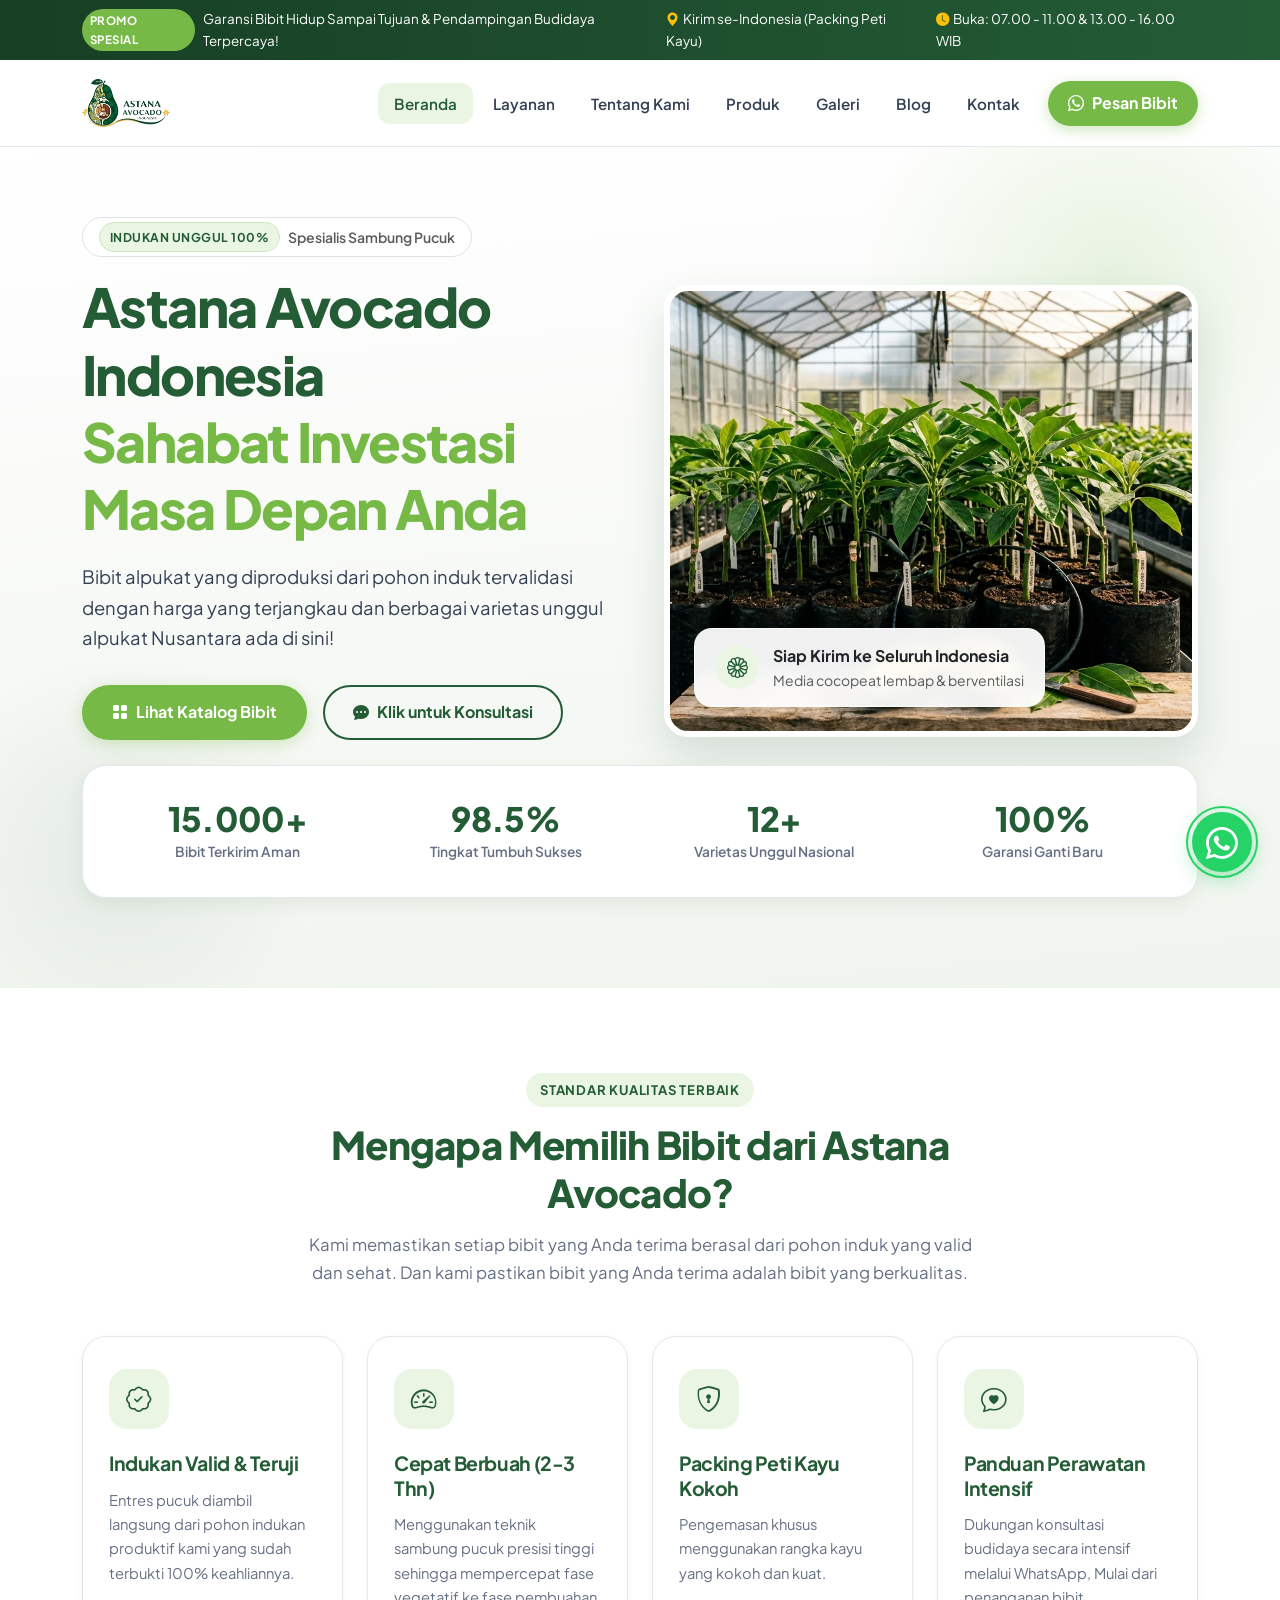
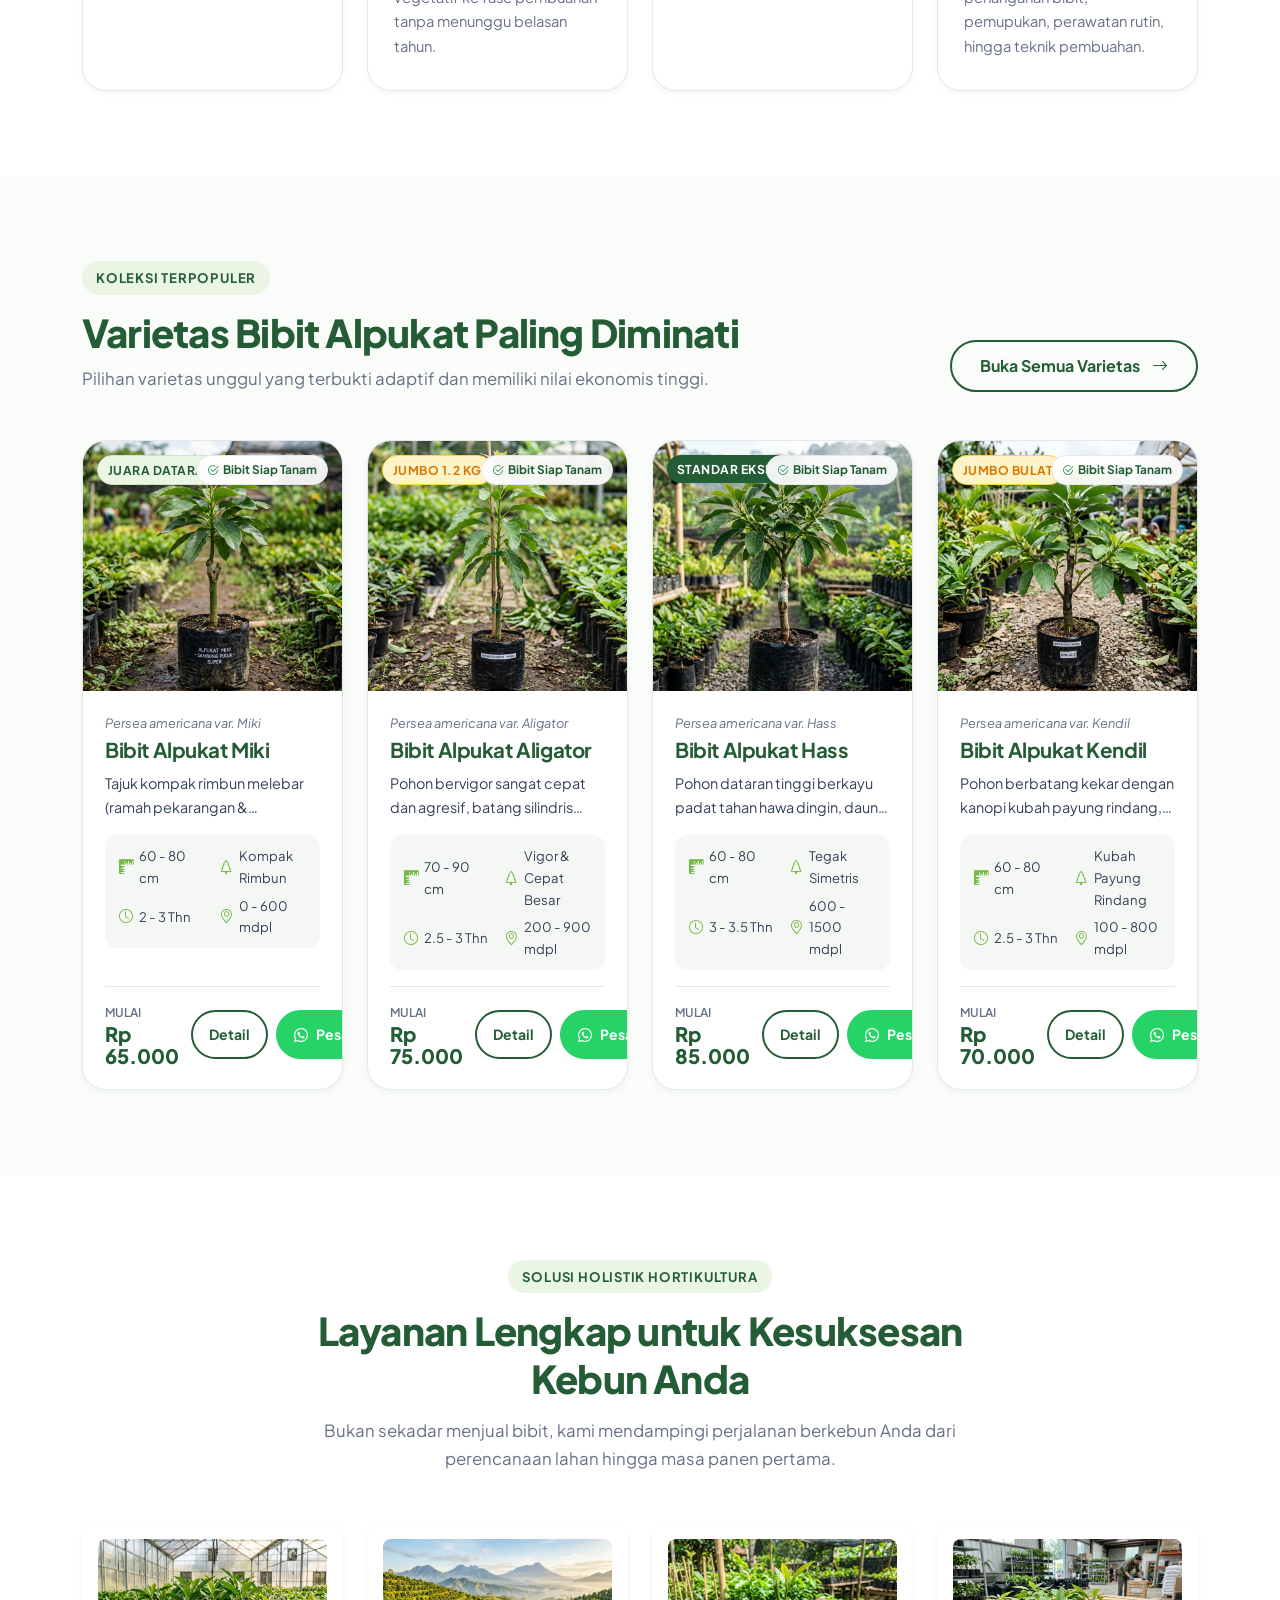
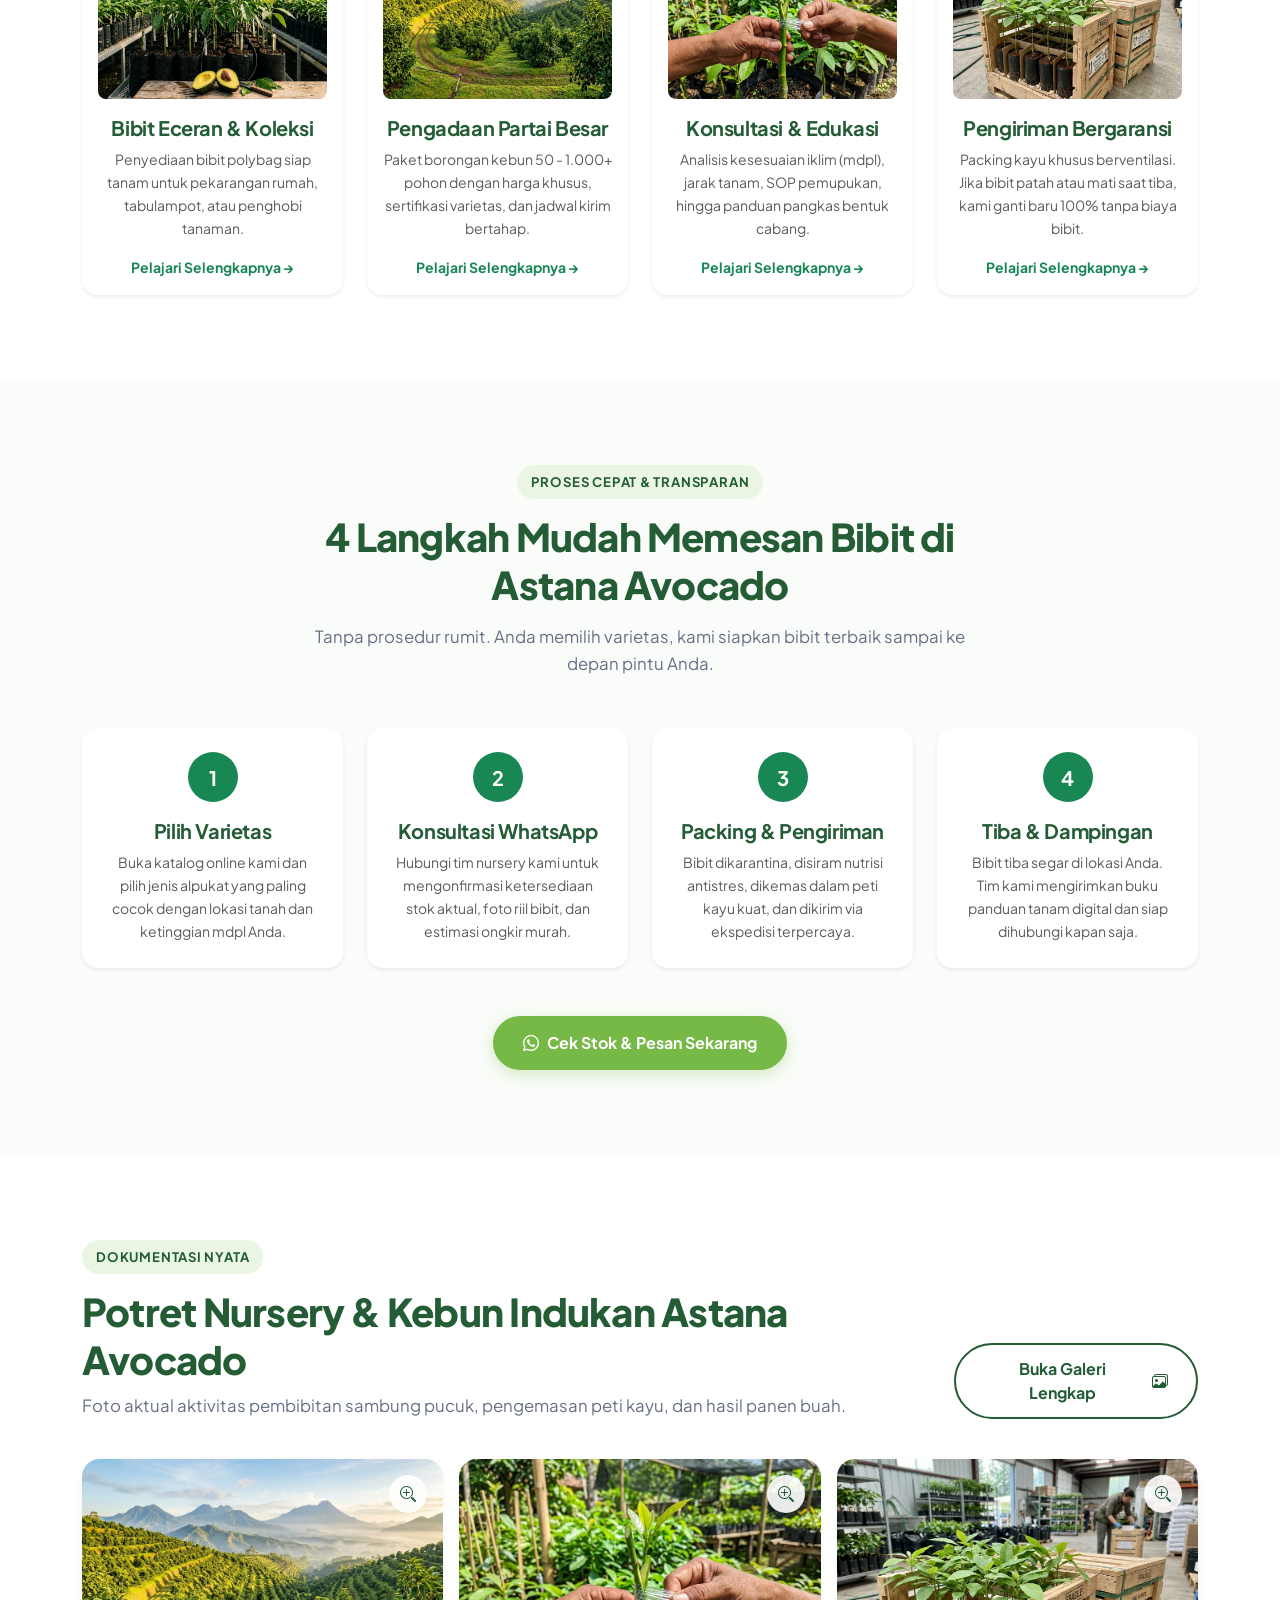
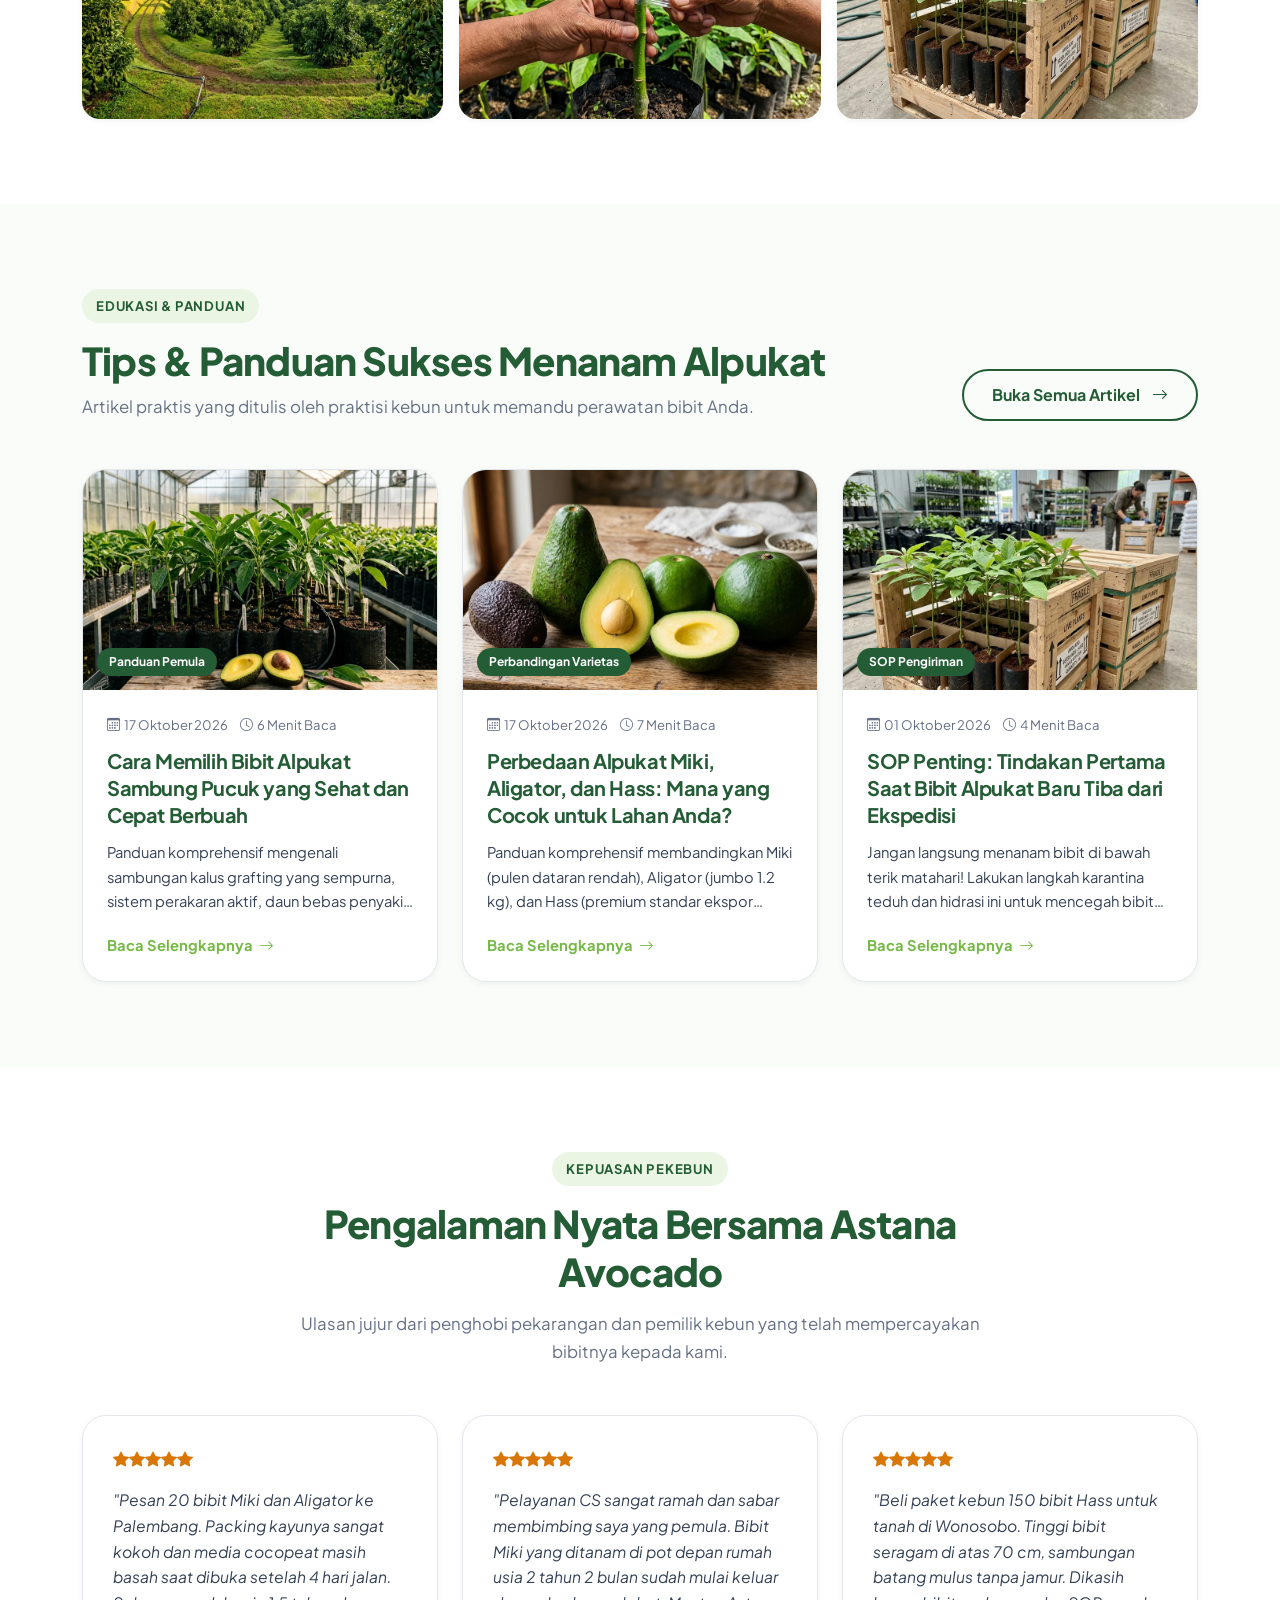
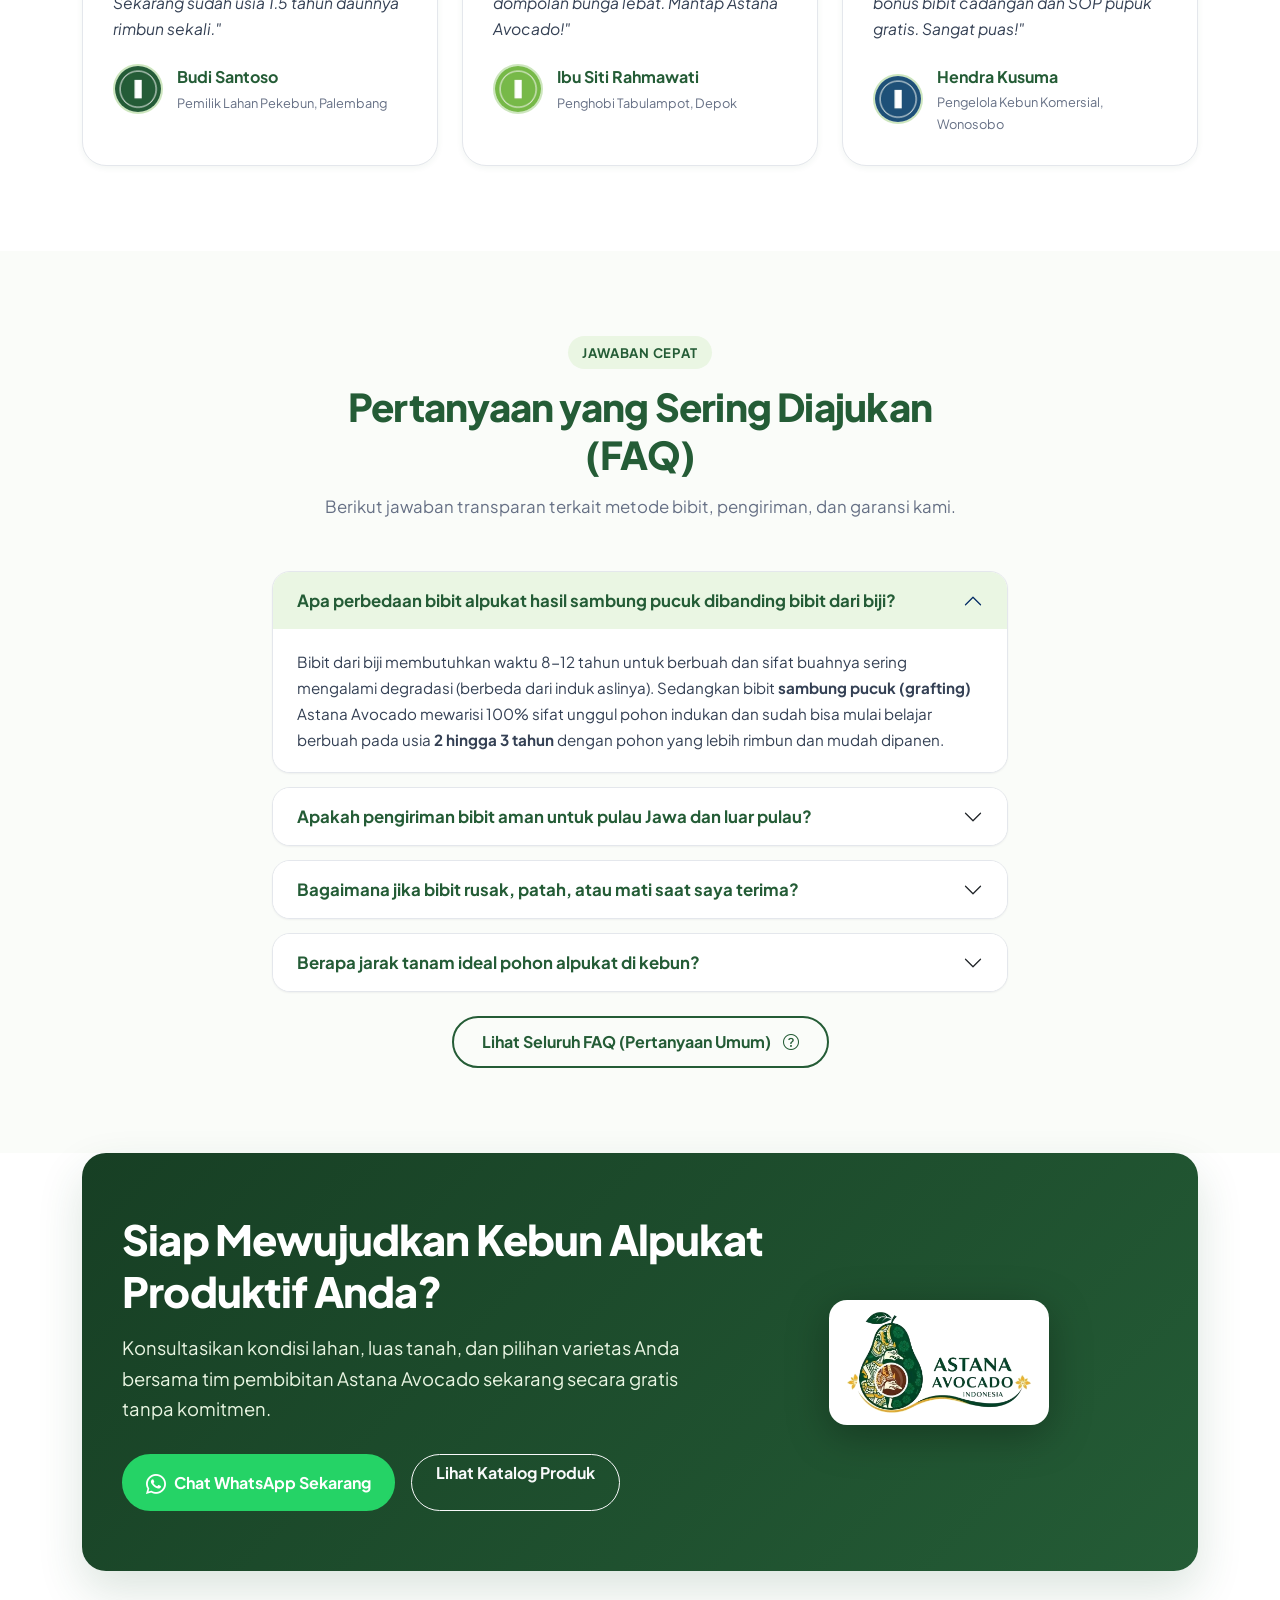
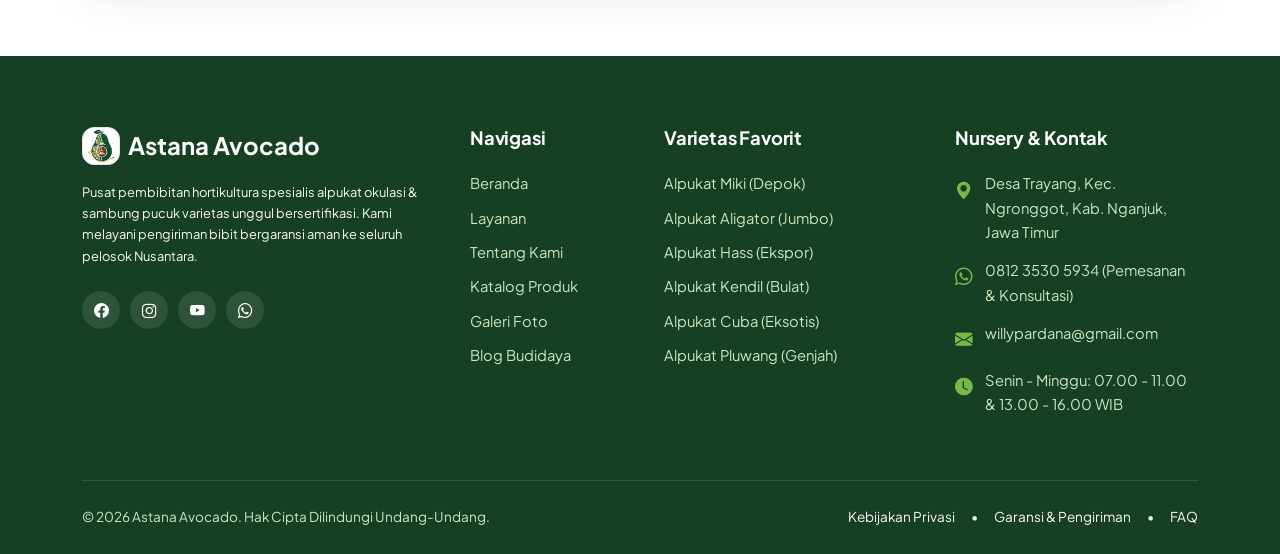
==== index.html @ daf0a937 "file tetst" ====
<!DOCTYPE html>
<html lang="id">

<head>
  <meta charset="UTF-8">
  <meta name="viewport" content="width=device-width, initial-scale=1.0">
  <title>Astana Avocado Indonesia | Sahabat Investasi Masa Depan Anda</title>
  <meta name="description"
    content="Bibit alpukat yang diproduksi dari pohon induk tervalidasi dengan harga yang terjangkau dan berbagai varietas unggul alpukat Nusantara ada di sini!">
  <meta name="keywords"
    content="bibit alpukat, jual bibit alpukat, bibit alpukat miki, bibit alpukat aligator, bibit alpukat hass, bibit alpukat kendil, pembibitan alpukat, sambung pucuk alpukat">
  <link rel="canonical" href="https://astanaalpukat.com/">

  <!-- Open Graph / Facebook -->
  <meta property="og:type" content="website">
  <meta property="og:url" content="https://astanaalpukat.com/">
  <meta property="og:title" content="Astana Avocado Indonesia | Sahabat Investasi Masa Depan Anda">
  <meta property="og:description"
    content="Bibit alpukat yang diproduksi dari pohon induk tervalidasi dengan harga yang terjangkau dan berbagai varietas unggul alpukat Nusantara ada di sini!">
  <meta property="og:image" content="assets/images/hero-alpukat.webp">

  <!-- Twitter Card -->
  <meta name="twitter:card" content="summary_large_image">
  <meta name="twitter:title" content="Astana Avocado Indonesia | Sahabat Investasi Masa Depan Anda">
  <meta name="twitter:description"
    content="Pusat pembibitan alpukat varietas Miki, Aligator, Hass, Kendil, dll. Garansi bibit hidup sampai tujuan.">
  <meta name="twitter:image" content="assets/images/hero-alpukat.webp">

  <!-- Favicon -->
  <link rel="icon" type="image/webp" href="assets/images/favicon.webp">

  <!-- Bootstrap 5 CSS Official CDN -->
  <link href="https://cdn.jsdelivr.net/npm/bootstrap@5.3.3/dist/css/bootstrap.min.css" rel="stylesheet"
    integrity="sha384-QWTKZyjpPEjISv5WaRU9OFeRpok6YctnYmDr5pNlyT2bRjXh0JMhjY6hW+ALEwIH" crossorigin="anonymous">
  <!-- Bootstrap Icons -->
  <link rel="stylesheet" href="https://cdn.jsdelivr.net/npm/bootstrap-icons@1.11.3/font/bootstrap-icons.min.css">
  <!-- Custom Design System -->
  <link rel="stylesheet" href="assets/css/style.css">

  <!-- Structured Data (JSON-LD) -->
  <script type="application/ld+json">
  {
    "@context": "https://schema.org",
    "@type": "LocalBusiness",
    "name": "Astana Avocado",
    "image": "https://astanaalpukat.com/assets/images/hero-alpukat.webp",
    "description": "Pusat penjualan bibit alpukat okulasi & sambung pucuk varietas unggulan nasional dengan garansi hidup sampai kebun pembeli.",
    "telephone": "+6281235305934",
    "email": "willypardana@gmail.com",
    "priceRange": "Rp 65.000 - Rp 95.000",
    "address": {
      "@type": "PostalAddress",
      "streetAddress": "Desa Trayang",
      "addressLocality": "Kec. Ngronggot",
      "addressRegion": "Kab. Nganjuk, Jawa Timur",
      "postalCode": "64495",
      "addressCountry": "ID"
    },
    "openingHoursSpecification": [
      {
        "@type": "OpeningHoursSpecification",
        "dayOfWeek": ["Monday", "Tuesday", "Wednesday", "Thursday", "Friday", "Saturday", "Sunday"],
        "opens": "07:00",
        "closes": "11:00"
      },
      {
        "@type": "OpeningHoursSpecification",
        "dayOfWeek": ["Monday", "Tuesday", "Wednesday", "Thursday", "Friday", "Saturday", "Sunday"],
        "opens": "13:00",
        "closes": "16:00"
      }
    ],
    "sameAs": [
      "https://facebook.com/astanaalpukat",
      "https://instagram.com/astanaalpukat"
    ]
  }
  </script>
</head>

<body>

  <!-- Top Announcement Bar -->
  <aside class="topbar" aria-label="Pengumuman promo">
    <div class="container">
      <div class="d-flex justify-content-between align-items-center">
        <div class="d-flex align-items-center gap-2">
          <span class="topbar-badge">Promo Spesial</span>
          <span>Garansi Bibit Hidup Sampai Tujuan &amp; Pendampingan Budidaya Terpercaya!</span>
        </div>
        <div class="d-none d-md-flex align-items-center gap-3">
          <span><i class="bi bi-geo-alt-fill me-1 text-warning"></i>Kirim se-Indonesia (Packing Peti Kayu)</span>
          <span><i class="bi bi-clock-fill me-1 text-warning"></i>Buka: 07.00 - 11.00 &amp; 13.00 - 16.00 WIB</span>
        </div>
      </div>
    </div>
  </aside>

  <!-- Main Navigation Header -->
  <header class="main-navbar" id="site-header">
    <div class="container">
      <nav class="navbar navbar-expand-lg p-0" aria-label="Menu navigasi utama">
        <a class="navbar-brand" href="index.html">
          <img src="assets/images/logo-baru-astanaavocado.webp" alt="Logo Astana Avocado Indonesia" class="navbar-brand-logo" height="48">
        </a>

        <button class="navbar-toggler border-0 shadow-none" type="button" data-bs-toggle="collapse"
          data-bs-target="#navbarAstana" aria-controls="navbarAstana" aria-expanded="false"
          aria-label="Toggle navigation">
          <span class="navbar-toggler-icon"></span>
        </button>

        <div class="collapse navbar-collapse" id="navbarAstana">
          <ul class="navbar-nav ms-auto align-items-lg-center gap-1">
            <li class="nav-item">
              <a class="nav-link active" href="index.html">Beranda</a>
            </li>
            <li class="nav-item">
              <a class="nav-link" href="layanan.html">Layanan</a>
            </li>
            <li class="nav-item">
              <a class="nav-link" href="tentang-kami.html">Tentang Kami</a>
            </li>
            <li class="nav-item">
              <a class="nav-link" href="produk.html">Produk</a>
            </li>
            <li class="nav-item">
              <a class="nav-link" href="galeri.html">Galeri</a>
            </li>
            <li class="nav-item">
              <a class="nav-link" href="blog.html">Blog</a>
            </li>
            <li class="nav-item">
              <a class="nav-link" href="kontak.html">Kontak</a>
            </li>
            <li class="nav-item ms-lg-2 mt-2 mt-lg-0">
              <a class="nav-cta-btn"
                href="https://wa.me/6281235305934?text=Halo%20Astana%20Avocado,%20saya%20ingin%20konsultasi%20pemilihan%20bibit%20alpukat."
                target="_blank" rel="noopener noreferrer">
                <i class="bi bi-whatsapp"></i>
                <span>Pesan Bibit</span>
              </a>
            </li>
          </ul>
        </div>
      </nav>
    </div>
  </header>

  <main id="main-content">
    <!-- Hero Section -->
    <section class="hero-section" aria-labelledby="hero-title">
      <div class="hero-shape-1" aria-hidden="true"></div>
      <div class="hero-shape-2" aria-hidden="true"></div>
      <div class="container position-relative">
        <div class="row align-items-center g-5">
          <div class="col-lg-6">
            <div class="d-inline-flex align-items-center gap-2 bg-white px-3 py-1 rounded-pill shadow-xs mb-3 border">
              <span class="badge-tag badge-green">Indukan Unggul 100%</span>
              <span class="small fw-semibold text-muted">Spesialis Sambung Pucuk</span>
            </div>
            <h1 class="hero-title" id="hero-title">
              Astana Avocado Indonesia <span class="text-highlight">Sahabat Investasi Masa Depan Anda</span>
            </h1>
            <p class="hero-subtitle">
              Bibit alpukat yang diproduksi dari pohon induk tervalidasi dengan harga yang terjangkau dan berbagai varietas unggul alpukat Nusantara ada di sini!
            </p>
            <div class="d-flex flex-wrap gap-3 mb-4">
              <a href="produk.html" class="btn-primary-custom">
                <i class="bi bi-grid-fill"></i>
                <span>Lihat Katalog Bibit</span>
              </a>
              <a href="konsultasi.html" class="btn-outline-custom" id="btn-hero-konsultasi">
                <i class="bi bi-chat-dots-fill"></i>
                <span>Klik untuk Konsultasi</span>
              </a>
            </div>

            <div class="d-flex align-items-center gap-3 pt-2 text-muted small">
              <div class="d-flex align-items-center gap-1">
                <i class="bi bi-shield-fill-check text-success fs-5"></i>
                <span>Garansi Tiba Hidup</span>
              </div>
              <div class="d-flex align-items-center gap-1">
                <i class="bi bi-box-seam-fill text-success fs-5"></i>
                <span>Packing Peti Kayu Kuat</span>
              </div>
              <div class="d-flex align-items-center gap-1">
                <i class="bi bi-patch-check-fill text-success fs-5"></i>
                <span>Indukan Valid &amp; Teruji</span>
              </div>
            </div>
          </div>

          <div class="col-lg-6">
            <div class="hero-img-card">
              <img src="assets/images/hero-alpukat.webp" alt="Bibit Alpukat Unggul di Nursery Astana Avocado"
                width="1440" height="810" fetchpriority="high">
              <div class="hero-floating-card">
                <div class="floating-icon">
                  <i class="bi bi-flower1"></i>
                </div>
                <div>
                  <div class="fw-bold text-dark">Siap Kirim ke Seluruh Indonesia</div>
                  <div class="small text-muted">Media cocopeat lembap &amp; berventilasi</div>
                </div>
              </div>
            </div>
          </div>
        </div>

        <!-- Hero Stats Row -->
        <div class="hero-stats-wrap">
          <div class="row g-4 justify-content-center">
            <div class="col-6 col-md-3">
              <div class="stat-item border-end-md">
                <div class="stat-number">15.000+</div>
                <div class="stat-label">Bibit Terkirim Aman</div>
              </div>
            </div>
            <div class="col-6 col-md-3">
              <div class="stat-item border-end-md">
                <div class="stat-number">98.5%</div>
                <div class="stat-label">Tingkat Tumbuh Sukses</div>
              </div>
            </div>
            <div class="col-6 col-md-3">
              <div class="stat-item border-end-md">
                <div class="stat-number">12+</div>
                <div class="stat-label">Varietas Unggul Nasional</div>
              </div>
            </div>
            <div class="col-6 col-md-3">
              <div class="stat-item">
                <div class="stat-number">100%</div>
                <div class="stat-label">Garansi Ganti Baru</div>
              </div>
            </div>
          </div>
        </div>
      </div>
    </section>

    <!-- Mengapa Memilih Astana Avocado (Value Propositions) -->
    <section class="section-padding bg-white" aria-labelledby="usp-title">
      <div class="container">
        <div class="section-title-wrap">
          <span class="section-subtitle-badge">Standar Kualitas Terbaik</span>
          <h2 class="section-title" id="usp-title">Mengapa Memilih Bibit dari Astana Avocado?</h2>
          <p class="section-desc">Kami memastikan setiap bibit yang Anda terima berasal dari pohon induk yang valid dan sehat. Dan kami pastikan bibit yang Anda terima adalah bibit yang berkualitas.</p>
        </div>

        <div class="row g-4">
          <div class="col-md-6 col-lg-3">
            <div class="feature-box">
              <div class="feature-icon-wrap">
                <i class="bi bi-patch-check"></i>
              </div>
              <h3 class="feature-title">Indukan Valid &amp; Teruji</h3>
              <p class="feature-desc">Entres pucuk diambil langsung dari pohon indukan produktif kami yang sudah terbukti 100% keahliannya.</p>
            </div>
          </div>

          <div class="col-md-6 col-lg-3">
            <div class="feature-box">
              <div class="feature-icon-wrap">
                <i class="bi bi-speedometer2"></i>
              </div>
              <h3 class="feature-title">Cepat Berbuah (2-3 Thn)</h3>
              <p class="feature-desc">Menggunakan teknik sambung pucuk presisi tinggi sehingga mempercepat fase
                vegetatif ke fase pembuahan tanpa menunggu belasan tahun.</p>
            </div>
          </div>

          <div class="col-md-6 col-lg-3">
            <div class="feature-box">
              <div class="feature-icon-wrap">
                <i class="bi bi-shield-lock"></i>
              </div>
              <h3 class="feature-title">Packing Peti Kayu Kokoh</h3>
              <p class="feature-desc">Pengemasan khusus menggunakan rangka kayu yang kokoh dan kuat.</p>
            </div>
          </div>

          <div class="col-md-6 col-lg-3">
            <div class="feature-box">
              <div class="feature-icon-wrap">
                <i class="bi bi-chat-heart"></i>
              </div>
              <h3 class="feature-title">Panduan Perawatan Intensif</h3>
              <p class="feature-desc">Dukungan konsultasi budidaya secara intensif melalui WhatsApp, Mulai dari penanganan bibit, pemupukan, perawatan rutin, hingga teknik pembuahan.</p>
            </div>
          </div>
        </div>
      </div>
    </section>

    <!-- Katalog Produk Unggulan Preview -->
    <section class="section-padding bg-soft" aria-labelledby="katalog-title">
      <div class="container">
        <div class="d-flex flex-column flex-md-row justify-content-between align-items-md-end mb-4">
          <div>
            <span class="section-subtitle-badge">Koleksi Terpopuler</span>
            <h2 class="section-title mb-2" id="katalog-title">Varietas Bibit Alpukat Paling Diminati</h2>
            <p class="section-desc mb-0">Pilihan varietas unggul yang terbukti adaptif dan memiliki nilai ekonomis
              tinggi.</p>
          </div>
          <div class="mt-3 mt-md-0">
            <a href="produk.html" class="btn btn-outline-custom">
              <span>Buka Semua Varietas</span>
              <i class="bi bi-arrow-right ms-1"></i>
            </a>
          </div>
        </div>

        <!-- 4 Featured Products Cards -->
        <div class="row g-4 mt-2">
          <!-- Alpukat Miki -->
          <div class="col-lg-3 col-md-6">
            <div class="product-card">
              <div class="product-img-wrap">
                <span class="badge-tag badge-green product-badge-pos">Juara Dataran Rendah</span>
                <span class="product-stock-badge"><i class="bi bi-check2-circle text-success me-1"></i>Bibit Siap Tanam</span>
                <img src="assets/images/alpukat-miki.webp" alt="Bibit Alpukat Miki Sambung Pucuk dalam Polybag" loading="lazy" width="800"
                  height="800">
              </div>
              <div class="product-body">
                <div class="product-latin-name">Persea americana var. Miki</div>
                <h3 class="product-name">Bibit Alpukat Miki</h3>
                <p class="product-desc">Tajuk kompak rimbun melebar (ramah pekarangan &amp; tabulampot), daun tebal kaku mengandung enzim anti ulat, sangat genjah dan berbuah non-musiman di dataran rendah.</p>
                <div class="product-specs-list">
                  <div class="spec-item" title="Tinggi Bibit"><i class="bi bi-rulers"></i> 60 - 80 cm</div>
                  <div class="spec-item" title="Karakter Tajuk"><i class="bi bi-tree"></i> Kompak Rimbun</div>
                  <div class="spec-item" title="Masa Berbuah Sambung Pucuk"><i class="bi bi-clock"></i> 2 - 3 Thn</div>
                  <div class="spec-item" title="Rekomendasi Lahan"><i class="bi bi-geo-alt"></i> 0 - 600 mdpl</div>
                </div>
                <div class="product-footer">
                  <div>
                    <span class="product-price-label">Mulai</span>
                    <div class="product-price">Rp 65.000</div>
                  </div>
                  <div class="d-flex gap-2">
                    <button class="btn btn-sm btn-outline-custom px-3"
                      onclick="openProductModal('miki')">Detail</button>
                    <a href="https://wa.me/6281235305934?text=Halo%20Astana%20Avocado,%20saya%20ingin%20pesan%20Bibit%20Alpukat%20Miki."
                      target="_blank" rel="noopener noreferrer" class="btn btn-sm btn-whatsapp px-3"><i
                        class="bi bi-whatsapp"></i> Pesan</a>
                  </div>
                </div>
              </div>
            </div>
          </div>

          <!-- Alpukat Aligator -->
          <div class="col-lg-3 col-md-6">
            <div class="product-card">
              <div class="product-img-wrap">
                <span class="badge-tag badge-gold product-badge-pos">Jumbo 1.2 Kg</span>
                <span class="product-stock-badge"><i class="bi bi-check2-circle text-success me-1"></i>Bibit Siap Tanam</span>
                <img src="assets/images/alpukat-aligator.webp" alt="Bibit Alpukat Aligator Sambung Pucuk Berajir Bambu" loading="lazy" width="800"
                  height="800">
              </div>
              <div class="product-body">
                <div class="product-latin-name">Persea americana var. Aligator</div>
                <h3 class="product-name">Bibit Alpukat Aligator</h3>
                <p class="product-desc">Pohon bervigor sangat cepat dan agresif, batang silindris kokoh dengan cabang lateral kuat dan tangkai liat penopang buah bobot 1.2 kg anti gugur terpaan angin.</p>
                <div class="product-specs-list">
                  <div class="spec-item" title="Tinggi Bibit"><i class="bi bi-rulers"></i> 70 - 90 cm</div>
                  <div class="spec-item" title="Karakter Tajuk"><i class="bi bi-tree"></i> Vigor &amp; Cepat Besar</div>
                  <div class="spec-item" title="Masa Berbuah Sambung Pucuk"><i class="bi bi-clock"></i> 2.5 - 3 Thn</div>
                  <div class="spec-item" title="Rekomendasi Lahan"><i class="bi bi-geo-alt"></i> 200 - 900 mdpl</div>
                </div>
                <div class="product-footer">
                  <div>
                    <span class="product-price-label">Mulai</span>
                    <div class="product-price">Rp 75.000</div>
                  </div>
                  <div class="d-flex gap-2">
                    <button class="btn btn-sm btn-outline-custom px-3"
                      onclick="openProductModal('aligator')">Detail</button>
                    <a href="https://wa.me/6281235305934?text=Halo%20Astana%20Avocado,%20saya%20ingin%20pesan%20Bibit%20Alpukat%20Aligator."
                      target="_blank" rel="noopener noreferrer" class="btn btn-sm btn-whatsapp px-3"><i
                        class="bi bi-whatsapp"></i> Pesan</a>
                  </div>
                </div>
              </div>
            </div>
          </div>

          <!-- Alpukat Hass -->
          <div class="col-lg-3 col-md-6">
            <div class="product-card">
              <div class="product-img-wrap">
                <span class="badge-tag badge-forest product-badge-pos">Standar Ekspor</span>
                <span class="product-stock-badge"><i class="bi bi-check2-circle text-success me-1"></i>Bibit Siap Tanam</span>
                <img src="assets/images/alpukat-hass.webp" alt="Bibit Alpukat Hass Sambung Pucuk dalam Polybag" loading="lazy" width="800"
                  height="800">
              </div>
              <div class="product-body">
                <div class="product-latin-name">Persea americana var. Hass</div>
                <h3 class="product-name">Bibit Alpukat Hass</h3>
                <p class="product-desc">Pohon dataran tinggi berkayu padat tahan hawa dingin, daun aromatik wangi adas/anis saat diremas, tajuk tegak membulat simetris dan bunga mekar melimpah di pucuk.</p>
                <div class="product-specs-list">
                  <div class="spec-item" title="Tinggi Bibit"><i class="bi bi-rulers"></i> 60 - 80 cm</div>
                  <div class="spec-item" title="Karakter Tajuk"><i class="bi bi-tree"></i> Tegak Simetris</div>
                  <div class="spec-item" title="Masa Berbuah Sambung Pucuk"><i class="bi bi-clock"></i> 3 - 3.5 Thn</div>
                  <div class="spec-item" title="Rekomendasi Lahan"><i class="bi bi-geo-alt"></i> 600 - 1500 mdpl</div>
                </div>
                <div class="product-footer">
                  <div>
                    <span class="product-price-label">Mulai</span>
                    <div class="product-price">Rp 85.000</div>
                  </div>
                  <div class="d-flex gap-2">
                    <button class="btn btn-sm btn-outline-custom px-3"
                      onclick="openProductModal('hass')">Detail</button>
                    <a href="https://wa.me/6281235305934?text=Halo%20Astana%20Avocado,%20saya%20ingin%20pesan%20Bibit%20Alpukat%20Hass."
                      target="_blank" rel="noopener noreferrer" class="btn btn-sm btn-whatsapp px-3"><i
                        class="bi bi-whatsapp"></i> Pesan</a>
                  </div>
                </div>

              </div>
            </div>
          </div>

          <!-- Alpukat Kendil -->
          <div class="col-lg-3 col-md-6">
            <div class="product-card">
              <div class="product-img-wrap">
                <span class="badge-tag badge-gold product-badge-pos">Jumbo Bulat</span>
                <span class="product-stock-badge"><i class="bi bi-check2-circle text-success me-1"></i>Bibit Siap Tanam</span>
                <img src="assets/images/alpukat-kendil.webp" alt="Bibit Alpukat Kendil Sambung Pucuk Polybag" loading="lazy" width="800"
                  height="800">
              </div>
              <div class="product-body">
                <div class="product-latin-name">Persea americana var. Kendil</div>
                <h3 class="product-name">Bibit Alpukat Kendil</h3>
                <p class="product-desc">Pohon berbatang kekar dengan kanopi kubah payung rindang, perakaran dalam tahan kemarau moderat, cabang horizontal kuat menahan buah bulat montok hingga 1.8 kg.</p>
                <div class="product-specs-list">
                  <div class="spec-item" title="Tinggi Bibit"><i class="bi bi-rulers"></i> 60 - 80 cm</div>
                  <div class="spec-item" title="Karakter Tajuk"><i class="bi bi-tree"></i> Kubah Payung Rindang</div>
                  <div class="spec-item" title="Masa Berbuah Sambung Pucuk"><i class="bi bi-clock"></i> 2.5 - 3 Thn</div>
                  <div class="spec-item" title="Rekomendasi Lahan"><i class="bi bi-geo-alt"></i> 100 - 800 mdpl</div>
                </div>
                <div class="product-footer">
                  <div>
                    <span class="product-price-label">Mulai</span>
                    <div class="product-price">Rp 70.000</div>
                  </div>
                  <div class="d-flex gap-2">
                    <button class="btn btn-sm btn-outline-custom px-3"
                      onclick="openProductModal('kendil')">Detail</button>
                    <a href="https://wa.me/6281235305934?text=Halo%20Astana%20Avocado,%20saya%20ingin%20pesan%20Bibit%20Alpukat%20Kendil."
                      target="_blank" rel="noopener noreferrer" class="btn btn-sm btn-whatsapp px-3"><i
                        class="bi bi-whatsapp"></i> Pesan</a>
                  </div>
                </div>
              </div>
            </div>
          </div>
        </div>
      </div>
    </section>

    <!-- Layanan Kami Preview -->
    <section class="section-padding bg-white" aria-labelledby="services-title">
      <div class="container">
        <div class="section-title-wrap">
          <span class="section-subtitle-badge">Solusi Holistik Hortikultura</span>
          <h2 class="section-title" id="services-title">Layanan Lengkap untuk Kesuksesan Kebun Anda</h2>
          <p class="section-desc">Bukan sekadar menjual bibit, kami mendampingi perjalanan berkebun Anda dari
            perencanaan lahan hingga masa panen pertama.</p>
        </div>

        <div class="row g-4">
          <div class="col-md-6 col-lg-3">
            <div class="card h-100 border-0 shadow-sm rounded-4 overflow-hidden p-3 bg-soft text-center">
              <div class="rounded-3 overflow-hidden mb-3" style="height: 160px;">
                <img src="assets/images/layanan-bibit-eceran.webp" alt="Layanan Penyediaan Bibit Alpukat"
                  class="w-100 h-100 object-fit-cover" loading="lazy">
              </div>
              <h4 class="fw-bold fs-5 text-forest">Bibit Eceran &amp; Koleksi</h4>
              <p class="small text-muted mb-3">Penyediaan bibit polybag siap tanam untuk pekarangan rumah, tabulampot,
                atau penghobi tanaman.</p>
              <a href="layanan.html" class="small fw-bold text-success text-decoration-none mt-auto">Pelajari
                Selengkapnya &rarr;</a>
            </div>
          </div>

          <div class="col-md-6 col-lg-3">
            <div class="card h-100 border-0 shadow-sm rounded-4 overflow-hidden p-3 bg-soft text-center">
              <div class="rounded-3 overflow-hidden mb-3" style="height: 160px;">
                <img src="assets/images/layanan-partai-besar.webp" alt="Layanan Proyek Kebun Skala Besar"
                  class="w-100 h-100 object-fit-cover" loading="lazy">
              </div>
              <h4 class="fw-bold fs-5 text-forest">Pengadaan Partai Besar</h4>
              <p class="small text-muted mb-3">Paket borongan kebun 50 - 1.000+ pohon dengan harga khusus, sertifikasi
                varietas, dan jadwal kirim bertahap.</p>
              <a href="layanan.html" class="small fw-bold text-success text-decoration-none mt-auto">Pelajari
                Selengkapnya &rarr;</a>
            </div>
          </div>

          <div class="col-md-6 col-lg-3">
            <div class="card h-100 border-0 shadow-sm rounded-4 overflow-hidden p-3 bg-soft text-center">
              <div class="rounded-3 overflow-hidden mb-3" style="height: 160px;">
                <img src="assets/images/layanan-pendampingan.webp" alt="Layanan Pendampingan Budidaya"
                  class="w-100 h-100 object-fit-cover" loading="lazy">
              </div>
              <h4 class="fw-bold fs-5 text-forest">Konsultasi &amp; Edukasi</h4>
              <p class="small text-muted mb-3">Analisis kesesuaian iklim (mdpl), jarak tanam, SOP pemupukan, hingga
                panduan pangkas bentuk cabang.</p>
              <a href="layanan.html" class="small fw-bold text-success text-decoration-none mt-auto">Pelajari
                Selengkapnya &rarr;</a>
            </div>
          </div>

          <div class="col-md-6 col-lg-3">
            <div class="card h-100 border-0 shadow-sm rounded-4 overflow-hidden p-3 bg-soft text-center">
              <div class="rounded-3 overflow-hidden mb-3" style="height: 160px;">
                <img src="assets/images/layanan-garansi-packing.webp" alt="Layanan Pengiriman Bergaransi"
                  class="w-100 h-100 object-fit-cover" loading="lazy">
              </div>
              <h4 class="fw-bold fs-5 text-forest">Pengiriman Bergaransi</h4>
              <p class="small text-muted mb-3">Packing kayu khusus berventilasi. Jika bibit patah atau mati saat tiba,
                kami ganti baru 100% tanpa biaya bibit.</p>
              <a href="layanan.html" class="small fw-bold text-success text-decoration-none mt-auto">Pelajari
                Selengkapnya &rarr;</a>
            </div>
          </div>
        </div>
      </div>
    </section>

    <!-- Alur Pemesanan Mudah (Sesuai PRD Bagian 6.1 & 13) -->
    <section class="section-padding bg-soft" aria-labelledby="flow-title">
      <div class="container">
        <div class="section-title-wrap">
          <span class="section-subtitle-badge">Proses Cepat &amp; Transparan</span>
          <h2 class="section-title" id="flow-title">4 Langkah Mudah Memesan Bibit di Astana Avocado</h2>
          <p class="section-desc">Tanpa prosedur rumit. Anda memilih varietas, kami siapkan bibit terbaik sampai ke
            depan pintu Anda.</p>
        </div>

        <div class="row g-4">
          <div class="col-md-6 col-lg-3">
            <div class="card border-0 rounded-4 p-4 text-center h-100 bg-white shadow-sm position-relative">
              <div
                class="bg-success text-white rounded-circle d-inline-flex align-items-center justify-content-center mx-auto mb-3 fw-bold"
                style="width: 50px; height: 50px; font-size: 1.25rem;">1</div>
              <h4 class="fw-bold fs-5 text-forest">Pilih Varietas</h4>
              <p class="small text-muted mb-0">Buka katalog online kami dan pilih jenis alpukat yang paling cocok dengan
                lokasi tanah dan ketinggian mdpl Anda.</p>
            </div>
          </div>

          <div class="col-md-6 col-lg-3">
            <div class="card border-0 rounded-4 p-4 text-center h-100 bg-white shadow-sm position-relative">
              <div
                class="bg-success text-white rounded-circle d-inline-flex align-items-center justify-content-center mx-auto mb-3 fw-bold"
                style="width: 50px; height: 50px; font-size: 1.25rem;">2</div>
              <h4 class="fw-bold fs-5 text-forest">Konsultasi WhatsApp</h4>
              <p class="small text-muted mb-0">Hubungi tim nursery kami untuk mengonfirmasi ketersediaan stok aktual,
                foto riil bibit, dan estimasi ongkir murah.</p>
            </div>
          </div>

          <div class="col-md-6 col-lg-3">
            <div class="card border-0 rounded-4 p-4 text-center h-100 bg-white shadow-sm position-relative">
              <div
                class="bg-success text-white rounded-circle d-inline-flex align-items-center justify-content-center mx-auto mb-3 fw-bold"
                style="width: 50px; height: 50px; font-size: 1.25rem;">3</div>
              <h4 class="fw-bold fs-5 text-forest">Packing &amp; Pengiriman</h4>
              <p class="small text-muted mb-0">Bibit dikarantina, disiram nutrisi antistres, dikemas dalam peti kayu
                kuat, dan dikirim via ekspedisi terpercaya.</p>
            </div>
          </div>

          <div class="col-md-6 col-lg-3">
            <div class="card border-0 rounded-4 p-4 text-center h-100 bg-white shadow-sm position-relative">
              <div
                class="bg-success text-white rounded-circle d-inline-flex align-items-center justify-content-center mx-auto mb-3 fw-bold"
                style="width: 50px; height: 50px; font-size: 1.25rem;">4</div>
              <h4 class="fw-bold fs-5 text-forest">Tiba &amp; Dampingan</h4>
              <p class="small text-muted mb-0">Bibit tiba segar di lokasi Anda. Tim kami mengirimkan buku panduan tanam
                digital dan siap dihubungi kapan saja.</p>
            </div>
          </div>
        </div>

        <div class="text-center mt-5">
          <a href="https://wa.me/6281235305934?text=Halo%20Astana%20Avocado,%20saya%20ingin%20cek%20stok%20bibit%20hari%20ini."
            target="_blank" rel="noopener noreferrer" class="btn-primary-custom">
            <i class="bi bi-whatsapp"></i>
            <span>Cek Stok &amp; Pesan Sekarang</span>
          </a>
        </div>
      </div>
    </section>

    <!-- Galeri Cuplikan -->
    <section class="section-padding bg-white" aria-labelledby="galeri-home-title">
      <div class="container">
        <div class="d-flex flex-column flex-md-row justify-content-between align-items-md-end mb-4">
          <div>
            <span class="section-subtitle-badge">Dokumentasi Nyata</span>
            <h2 class="section-title mb-2" id="galeri-home-title">Potret Nursery &amp; Kebun Indukan Astana Avocado</h2>
            <p class="section-desc mb-0">Foto aktual aktivitas pembibitan sambung pucuk, pengemasan peti kayu, dan hasil
              panen buah.</p>
          </div>
          <div class="mt-3 mt-md-0">
            <a href="galeri.html" class="btn btn-outline-custom">
              <span>Buka Galeri Lengkap</span>
              <i class="bi bi-images ms-1"></i>
            </a>
          </div>
        </div>

        <div class="row g-3 mt-2">
          <div class="col-md-4 col-sm-6">
            <div class="gallery-item"
              onclick="openGalleryLightbox('assets/images/galeri-1.webp', 'Hamparan Kebun Indukan Astana Avocado', 'Pohon indukan terpelihara di lereng pegunungan sebagai sumber entres unggul bersertifikasi.')">
              <img src="assets/images/galeri-1.webp" alt="Hamparan Kebun Indukan Astana Avocado" loading="lazy"
                width="900" height="675">
              <div class="gallery-overlay">
                <span class="gallery-overlay-category">Kebun &amp; Indukan</span>
                <h4 class="gallery-overlay-title">Kebun Indukan Pegunungan</h4>
              </div>
              <div class="gallery-zoom-icon"><i class="bi bi-zoom-in"></i></div>
            </div>
          </div>

          <div class="col-md-4 col-sm-6">
            <div class="gallery-item"
              onclick="openGalleryLightbox('assets/images/galeri-3.webp', 'Proses Sambung Pucuk / Grafting Presisi', 'Tenaga ahli hortikultura menyambungkan entres pucuk unggul ke batang bawah yang kokoh.')">
              <img src="assets/images/galeri-3.webp" alt="Proses Sambung Pucuk Grafting Alpukat" loading="lazy"
                width="900" height="675">
              <div class="gallery-overlay">
                <span class="gallery-overlay-category">Teknik Okulasi</span>
                <h4 class="gallery-overlay-title">Sambung Pucuk Presisi</h4>
              </div>
              <div class="gallery-zoom-icon"><i class="bi bi-zoom-in"></i></div>
            </div>
          </div>

          <div class="col-md-4 col-sm-6">
            <div class="gallery-item"
              onclick="openGalleryLightbox('assets/images/galeri-4.webp', 'Pengemasan Peti Kayu Standar Ekspedisi', 'Bibit dikemas rapi dengan rangka kayu kokoh dan media cocopeat lembap.')">
              <img src="assets/images/galeri-4.webp" alt="Pengemasan Bibit Peti Kayu Astana Avocado" loading="lazy"
                width="900" height="675">
              <div class="gallery-overlay">
                <span class="gallery-overlay-category">Packing &amp; Kirim</span>
                <h4 class="gallery-overlay-title">Packing Peti Kayu Kokoh</h4>
              </div>
              <div class="gallery-zoom-icon"><i class="bi bi-zoom-in"></i></div>
            </div>
          </div>
        </div>
      </div>
    </section>

    <!-- Blog & Panduan Budidaya Cuplikan -->
    <section class="section-padding bg-soft" aria-labelledby="blog-home-title">
      <div class="container">
        <div class="d-flex flex-column flex-md-row justify-content-between align-items-md-end mb-4">
          <div>
            <span class="section-subtitle-badge">Edukasi &amp; Panduan</span>
            <h2 class="section-title mb-2" id="blog-home-title">Tips &amp; Panduan Sukses Menanam Alpukat</h2>
            <p class="section-desc mb-0">Artikel praktis yang ditulis oleh praktisi kebun untuk memandu perawatan bibit
              Anda.</p>
          </div>
          <div class="mt-3 mt-md-0">
            <a href="blog.html" class="btn btn-outline-custom">
              <span>Buka Semua Artikel</span>
              <i class="bi bi-arrow-right ms-1"></i>
            </a>
          </div>
        </div>

        <div class="row g-4 mt-2">
          <!-- Artikel 1 -->
          <div class="col-lg-4 col-md-6">
            <article class="blog-card">
              <div class="blog-img-wrap">
                <span class="blog-category-badge">Panduan Pemula</span>
                <img src="assets/images/blog-memilih-bibit.webp" alt="Panduan Memilih Bibit Alpukat Sehat"
                  loading="lazy" width="900" height="600">
              </div>
              <div class="blog-body">
                <div class="blog-meta">
                  <span><i class="bi bi-calendar3 me-1"></i>17 Oktober 2026</span>
                  <span><i class="bi bi-clock me-1"></i>6 Menit Baca</span>
                </div>
                <h3 class="blog-title">
                  <a href="cara-memilih-bibit-alpukat-sambung-pucuk-sehat-dan-cepat-berbuah.html">Cara Memilih Bibit Alpukat Sambung Pucuk yang Sehat dan Cepat
                    Berbuah</a>
                </h3>
                <p class="blog-excerpt">
                  Panduan komprehensif mengenali sambungan kalus grafting yang sempurna, sistem perakaran aktif, daun bebas penyakit, dan SOP perawatan awal pasca kirim.
                </p>
                <a href="cara-memilih-bibit-alpukat-sambung-pucuk-sehat-dan-cepat-berbuah.html" class="blog-read-more">
                  <span>Baca Selengkapnya</span>
                  <i class="bi bi-arrow-right"></i>
                </a>
              </div>
            </article>
          </div>

          <!-- Artikel 2 -->
          <div class="col-lg-4 col-md-6">
            <article class="blog-card">
              <div class="blog-img-wrap">
                <span class="blog-category-badge">Perbandingan Varietas</span>
                <img src="assets/images/blog-perbedaan-varietas.webp" alt="Perbedaan Alpukat Miki Aligator dan Hass"
                  loading="lazy" width="900" height="600">
              </div>
              <div class="blog-body">
                <div class="blog-meta">
                  <span><i class="bi bi-calendar3 me-1"></i>17 Oktober 2026</span>
                  <span><i class="bi bi-clock me-1"></i>7 Menit Baca</span>
                </div>
                <h3 class="blog-title">
                  <a href="perbedaan-alpukat-miki-aligator-dan-hass.html">Perbedaan Alpukat Miki, Aligator, dan Hass: Mana yang Cocok untuk Lahan
                    Anda?</a>
                </h3>
                <p class="blog-excerpt">
                  Panduan komprehensif membandingkan Miki (pulen dataran rendah), Aligator (jumbo 1.2 kg), dan Hass (premium standar ekspor dunia) sesuai elevasi mdpl lahan Anda.
                </p>
                <a href="perbedaan-alpukat-miki-aligator-dan-hass.html" class="blog-read-more">
                  <span>Baca Selengkapnya</span>
                  <i class="bi bi-arrow-right"></i>
                </a>
              </div>
            </article>
          </div>

          <!-- Artikel 3 -->
          <div class="col-lg-4 col-md-6">
            <article class="blog-card">
              <div class="blog-img-wrap">
                <span class="blog-category-badge">SOP Pengiriman</span>
                <img src="assets/images/blog-penanganan-tiba.webp" alt="SOP Penanganan Bibit Alpukat Saat Tiba"
                  loading="lazy" width="900" height="600">
              </div>
              <div class="blog-body">
                <div class="blog-meta">
                  <span><i class="bi bi-calendar3 me-1"></i>01 Oktober 2026</span>
                  <span><i class="bi bi-clock me-1"></i>4 Menit Baca</span>
                </div>
                <h3 class="blog-title">
                  <a href="blog.html#artikel-3">SOP Penting: Tindakan Pertama Saat Bibit Alpukat Baru Tiba dari
                    Ekspedisi</a>
                </h3>
                <p class="blog-excerpt">
                  Jangan langsung menanam bibit di bawah terik matahari! Lakukan langkah karantina teduh dan hidrasi ini
                  untuk mencegah bibit layu dan stres perjalanan.
                </p>
                <a href="blog.html#artikel-3" class="blog-read-more">
                  <span>Baca Selengkapnya</span>
                  <i class="bi bi-arrow-right"></i>
                </a>
              </div>
            </article>
          </div>
        </div>
      </div>
    </section>

    <!-- Testimoni Pelanggan Asli -->
    <section class="section-padding bg-white" aria-labelledby="testimoni-title">
      <div class="container">
        <div class="section-title-wrap">
          <span class="section-subtitle-badge">Kepuasan Pekebun</span>
          <h2 class="section-title" id="testimoni-title">Pengalaman Nyata Bersama Astana Avocado</h2>
          <p class="section-desc">Ulasan jujur dari penghobi pekarangan dan pemilik kebun yang telah mempercayakan
            bibitnya kepada kami.</p>
        </div>

        <div class="row g-4">
          <div class="col-md-4">
            <div class="testimonial-card">
              <div class="stars-rating">
                <i class="bi bi-star-fill"></i><i class="bi bi-star-fill"></i><i class="bi bi-star-fill"></i><i
                  class="bi bi-star-fill"></i><i class="bi bi-star-fill"></i>
              </div>
              <p class="testimonial-text">
                "Pesan 20 bibit Miki dan Aligator ke Palembang. Packing kayunya sangat kokoh dan media cocopeat masih
                basah saat dibuka setelah 4 hari jalan. Sekarang sudah usia 1.5 tahun daunnya rimbun sekali."
              </p>
              <div class="testimonial-author">
                <img src="assets/images/avatar-budi.webp" alt="Foto Budi Santoso" class="author-avatar" width="50"
                  height="50">
                <div>
                  <div class="author-name">Budi Santoso</div>
                  <div class="author-role">Pemilik Lahan Pekebun, Palembang</div>
                </div>
              </div>
            </div>
          </div>

          <div class="col-md-4">
            <div class="testimonial-card">
              <div class="stars-rating">
                <i class="bi bi-star-fill"></i><i class="bi bi-star-fill"></i><i class="bi bi-star-fill"></i><i
                  class="bi bi-star-fill"></i><i class="bi bi-star-fill"></i>
              </div>
              <p class="testimonial-text">
                "Pelayanan CS sangat ramah dan sabar membimbing saya yang pemula. Bibit Miki yang ditanam di pot depan
                rumah usia 2 tahun 2 bulan sudah mulai keluar dompolan bunga lebat. Mantap Astana Avocado!"
              </p>
              <div class="testimonial-author">
                <img src="assets/images/avatar-siti.webp" alt="Foto Ibu Siti Rahmawati" class="author-avatar" width="50"
                  height="50">
                <div>
                  <div class="author-name">Ibu Siti Rahmawati</div>
                  <div class="author-role">Penghobi Tabulampot, Depok</div>
                </div>
              </div>
            </div>
          </div>

          <div class="col-md-4">
            <div class="testimonial-card">
              <div class="stars-rating">
                <i class="bi bi-star-fill"></i><i class="bi bi-star-fill"></i><i class="bi bi-star-fill"></i><i
                  class="bi bi-star-fill"></i><i class="bi bi-star-fill"></i>
              </div>
              <p class="testimonial-text">
                "Beli paket kebun 150 bibit Hass untuk tanah di Wonosobo. Tinggi bibit seragam di atas 70 cm, sambungan
                batang mulus tanpa jamur. Dikasih bonus bibit cadangan dan SOP pupuk gratis. Sangat puas!"
              </p>
              <div class="testimonial-author">
                <img src="assets/images/avatar-hendra.webp" alt="Foto Hendra Kusuma" class="author-avatar" width="50"
                  height="50">
                <div>
                  <div class="author-name">Hendra Kusuma</div>
                  <div class="author-role">Pengelola Kebun Komersial, Wonosobo</div>
                </div>
              </div>
            </div>
          </div>
        </div>
      </div>
    </section>

    <!-- FAQ Ringkas Section (Sesuai PRD Bagian 6.5) -->
    <section class="section-padding bg-soft" aria-labelledby="faq-home-title">
      <div class="container">
        <div class="section-title-wrap">
          <span class="section-subtitle-badge">Jawaban Cepat</span>
          <h2 class="section-title" id="faq-home-title">Pertanyaan yang Sering Diajukan (FAQ)</h2>
          <p class="section-desc">Berikut jawaban transparan terkait metode bibit, pengiriman, dan garansi kami.</p>
        </div>

        <div class="row justify-content-center">
          <div class="col-lg-8">
            <div class="accordion accordion-custom" id="homeFaqAccordion">
              <div class="accordion-item">
                <h3 class="accordion-header" id="headingOne">
                  <button class="accordion-button" type="button" data-bs-toggle="collapse" data-bs-target="#faqOne"
                    aria-expanded="true" aria-controls="faqOne">
                    Apa perbedaan bibit alpukat hasil sambung pucuk dibanding bibit dari biji?
                  </button>
                </h3>
                <div id="faqOne" class="accordion-collapse collapse show" aria-labelledby="headingOne"
                  data-bs-parent="#homeFaqAccordion">
                  <div class="accordion-body">
                    Bibit dari biji membutuhkan waktu 8-12 tahun untuk berbuah dan sifat buahnya sering mengalami
                    degradasi (berbeda dari induk aslinya). Sedangkan bibit <strong>sambung pucuk (grafting)</strong>
                    Astana Avocado mewarisi 100% sifat unggul pohon indukan dan sudah bisa mulai belajar berbuah pada
                    usia <strong>2 hingga 3 tahun</strong> dengan pohon yang lebih rimbun dan mudah dipanen.
                  </div>
                </div>
              </div>

              <div class="accordion-item">
                <h3 class="accordion-header" id="headingTwo">
                  <button class="accordion-button collapsed" type="button" data-bs-toggle="collapse"
                    data-bs-target="#faqTwo" aria-expanded="false" aria-controls="faqTwo">
                    Apakah pengiriman bibit aman untuk pulau Jawa dan luar pulau?
                  </button>
                </h3>
                <div id="faqTwo" class="accordion-collapse collapse" aria-labelledby="headingTwo"
                  data-bs-parent="#homeFaqAccordion">
                  <div class="accordion-body">
                    Sangat aman. Kami menggunakan <strong>rangka peti kayu berpalet</strong> dengan ventilasi udara yang
                    cukup. Bagian perakaran dilapisi media cocopeat basah yang mampu menahan kelembapan hingga 7–10 hari
                    di perjalanan kargo darat, laut, maupun udara.
                  </div>
                </div>
              </div>

              <div class="accordion-item">
                <h3 class="accordion-header" id="headingThree">
                  <button class="accordion-button collapsed" type="button" data-bs-toggle="collapse"
                    data-bs-target="#faqThree" aria-expanded="false" aria-controls="faqThree">
                    Bagaimana jika bibit rusak, patah, atau mati saat saya terima?
                  </button>
                </h3>
                <div id="faqThree" class="accordion-collapse collapse" aria-labelledby="headingThree"
                  data-bs-parent="#homeFaqAccordion">
                  <div class="accordion-body">
                    Astana Avocado memberikan <strong>Garansi Tiba Hidup 100%</strong>. Cukup kirimkan video unboxing
                    peti paket saat pertama kali dibuka ke WhatsApp kami dalam waktu 1x24 jam. Bibit yang mati atau
                    patah batang utamanya akan kami ganti dengan bibit baru tanpa biaya pembelian bibit.
                  </div>
                </div>
              </div>

              <div class="accordion-item">
                <h3 class="accordion-header" id="headingFour">
                  <button class="accordion-button collapsed" type="button" data-bs-toggle="collapse"
                    data-bs-target="#faqFour" aria-expanded="false" aria-controls="faqFour">
                    Berapa jarak tanam ideal pohon alpukat di kebun?
                  </button>
                </h3>
                <div id="faqFour" class="accordion-collapse collapse" aria-labelledby="headingFour"
                  data-bs-parent="#homeFaqAccordion">
                  <div class="accordion-body">
                    Untuk penanaman standar kebun, jarak tanam yang ideal adalah <strong>6 x 6 meter</strong> (sekitar
                    277 pohon per hektar) atau <strong>7 x 7 meter</strong> (sekitar 204 pohon per hektar). Dengan
                    pemangkasan rutin (pruning tajuk), pencahayaan matahari antar-cabang akan tetap merata sehingga
                    pembuahan optimal.
                  </div>
                </div>
              </div>
            </div>

            <div class="text-center mt-4">
              <a href="faq.html" class="btn btn-outline-custom">
                <span>Lihat Seluruh FAQ (Pertanyaan Umum)</span>
                <i class="bi bi-question-circle ms-1"></i>
              </a>
            </div>
          </div>
        </div>
      </div>
    </section>

    <!-- Call to Action Banner -->
    <section class="section-padding bg-white pt-0">
      <div class="container">
        <div class="cta-banner">
          <div class="row align-items-center">
            <div class="col-lg-8">
              <h2>Siap Mewujudkan Kebun Alpukat Produktif Anda?</h2>
              <p>Konsultasikan kondisi lahan, luas tanah, dan pilihan varietas Anda bersama tim pembibitan Astana
                Avocado sekarang secara gratis tanpa komitmen.</p>
              <div class="d-flex flex-wrap gap-3">
                <a href="https://wa.me/6281235305934?text=Halo%20Astana%20Avocado,%20saya%20ingin%20konsultasi%20pemilihan%20bibit%20alpukat%20sekarang."
                  target="_blank" rel="noopener noreferrer" class="btn-whatsapp">
                  <i class="bi bi-whatsapp fs-5"></i>
                  <span>Chat WhatsApp Sekarang</span>
                </a>
                <a href="produk.html" class="btn btn-outline-light rounded-pill px-4 fw-bold">
                  <span>Lihat Katalog Produk</span>
                </a>
              </div>
            </div>
            <div class="col-lg-4 d-none d-lg-block text-center">
              <img src="assets/images/logo-baru-astanaavocado.webp" alt="Astana Avocado Indonesia" width="220"
                class="img-fluid drop-shadow" style="filter: drop-shadow(0 10px 20px rgba(0,0,0,0.3)); background: #FFFFFF; padding: 12px 18px; border-radius: 18px;">
            </div>
          </div>
        </div>
      </div>
    </section>
  </main>

  <!-- Site Footer -->
  <footer class="site-footer" id="site-footer">
    <div class="container">
      <div class="row g-5">
        <div class="col-lg-4 col-md-6">
          <div class="d-flex align-items-center gap-2 mb-3">
            <div class="brand-icon-wrap" style="width: 38px; height: 38px;">
              <img src="assets/images/favicon.webp" alt="Logo Astana Avocado" width="28" height="28">
            </div>
            <span class="fs-4 fw-bold text-white">Astana Avocado</span>
          </div>
          <p class="small text-light mb-4">
            Pusat pembibitan hortikultura spesialis alpukat okulasi &amp; sambung pucuk varietas unggul bersertifikasi.
            Kami melayani pengiriman bibit bergaransi aman ke seluruh pelosok Nusantara.
          </p>
          <div class="social-links">
            <a href="https://facebook.com/astanaalpukat" class="social-btn" aria-label="Facebook Astana Avocado"
              target="_blank" rel="noopener noreferrer"><i class="bi bi-facebook"></i></a>
            <a href="https://instagram.com/astanaalpukat" class="social-btn" aria-label="Instagram Astana Avocado"
              target="_blank" rel="noopener noreferrer"><i class="bi bi-instagram"></i></a>
            <a href="https://youtube.com/@astanaalpukat" class="social-btn" aria-label="YouTube Astana Avocado"
              target="_blank" rel="noopener noreferrer"><i class="bi bi-youtube"></i></a>
            <a href="https://wa.me/6281235305934" class="social-btn" aria-label="WhatsApp Astana Avocado" target="_blank"
              rel="noopener noreferrer"><i class="bi bi-whatsapp"></i></a>
          </div>
        </div>

        <div class="col-lg-2 col-md-6 col-6">
          <h5>Navigasi</h5>
          <ul class="footer-links">
            <li><a href="index.html">Beranda</a></li>
            <li><a href="layanan.html">Layanan</a></li>
            <li><a href="tentang-kami.html">Tentang Kami</a></li>
            <li><a href="produk.html">Katalog Produk</a></li>
            <li><a href="galeri.html">Galeri Foto</a></li>
            <li><a href="blog.html">Blog Budidaya</a></li>
          </ul>
        </div>

        <div class="col-lg-3 col-md-6 col-6">
          <h5>Varietas Favorit</h5>
          <ul class="footer-links">
            <li><a href="produk.html">Alpukat Miki (Depok)</a></li>
            <li><a href="produk.html">Alpukat Aligator (Jumbo)</a></li>
            <li><a href="produk.html">Alpukat Hass (Ekspor)</a></li>
            <li><a href="produk.html">Alpukat Kendil (Bulat)</a></li>
            <li><a href="produk.html">Alpukat Cuba (Eksotis)</a></li>
            <li><a href="produk.html">Alpukat Pluwang (Genjah)</a></li>
          </ul>
        </div>

        <div class="col-lg-3 col-md-6">
          <h5>Nursery &amp; Kontak</h5>
          <div class="footer-contact-item">
            <i class="bi bi-geo-alt-fill"></i>
            <div>Desa Trayang, Kec. Ngronggot, Kab. Nganjuk, Jawa Timur</div>
          </div>
          <div class="footer-contact-item">
            <i class="bi bi-whatsapp"></i>
            <div>0812 3530 5934 (Pemesanan &amp; Konsultasi)</div>
          </div>
          <div class="footer-contact-item">
            <i class="bi bi-envelope-fill"></i>
            <div>willypardana@gmail.com</div>
          </div>
          <div class="footer-contact-item">
            <i class="bi bi-clock-fill"></i>
            <div>Senin - Minggu: 07.00 - 11.00 &amp; 13.00 - 16.00 WIB</div>
          </div>
        </div>
      </div>

      <div class="footer-bottom">
        <div>
          &copy; 2026 Astana Avocado. Hak Cipta Dilindungi Undang-Undang.
        </div>
        <div class="d-flex gap-3">
          <a href="kebijakan-privasi.html" class="text-light">Kebijakan Privasi</a>
          <span class="text-light">&bull;</span>
          <a href="kebijakan-privasi.html#garansi" class="text-light">Garansi &amp; Pengiriman</a>
          <span class="text-light">&bull;</span>
          <a href="faq.html" class="text-light">FAQ</a>
        </div>
      </div>
    </div>
  </footer>

  <!-- Floating WhatsApp Widget -->
  <a href="https://wa.me/6281235305934?text=Halo%20Astana%20Avocado,%20saya%20ingin%20konsultasi%20tentang%20bibit%20alpukat."
    target="_blank" rel="noopener noreferrer" class="floating-wa-btn" aria-label="Hubungi Astana Avocado via WhatsApp">
    <div class="floating-wa-pulse"></div>
    <i class="bi bi-whatsapp"></i>
    <div class="floating-wa-tooltip">Konsultasi / Pesan Bibit via WhatsApp</div>
  </a>

  <!-- Product Detail Modal -->
  <div class="modal fade" id="productDetailModal" tabindex="-1" aria-labelledby="productModalTitle" aria-hidden="true">
    <div class="modal-dialog modal-lg modal-dialog-centered">
      <div class="modal-content rounded-4 border-0 shadow-lg">
        <div class="modal-header border-0 pb-0">
          <h5 class="modal-title fw-bold text-forest" id="productModalTitle">Detail Varietas Bibit</h5>
          <button type="button" class="btn-close" data-bs-dismiss="modal" aria-label="Close"></button>
        </div>
        <div class="modal-body p-4" id="productModalBody">
          <!-- Populated by JS -->
        </div>
        <div class="modal-footer border-0 pt-0">
          <button type="button" class="btn btn-outline-secondary rounded-pill px-4"
            data-bs-dismiss="modal">Tutup</button>
          <a href="#" id="productModalWaBtn" target="_blank" rel="noopener noreferrer" class="btn-whatsapp">
            <i class="bi bi-whatsapp"></i> Pesan via WhatsApp
          </a>
        </div>
      </div>
    </div>
  </div>

  <!-- Gallery Lightbox Modal -->
  <div class="modal fade lightbox-modal" id="galleryLightboxModal" tabindex="-1" aria-hidden="true">
    <div class="modal-dialog modal-dialog-centered modal-xl">
      <div class="modal-content">
        <div class="modal-body text-center position-relative">
          <button type="button" class="lightbox-close" data-bs-dismiss="modal" aria-label="Close">&times;</button>
          <img src="" id="lightboxImage" class="img-fluid rounded-4 shadow-lg" alt="Preview Foto">
          <div class="mt-3 text-white text-center">
            <h5 id="lightboxTitle" class="fw-bold mb-1 text-white"></h5>
            <p id="lightboxDesc" class="text-light small mb-0"></p>
          </div>
        </div>
      </div>
    </div>
  </div>

  <!-- Bootstrap 5 JS Bundle Official CDN -->
  <script src="https://cdn.jsdelivr.net/npm/bootstrap@5.3.3/dist/js/bootstrap.bundle.min.js"
    integrity="sha384-YvpcrYf0tY3lHB60NNkmXc5s9fDVZLESaAA55NDzOxhy9GkcIdslK1eN7N6jIeHz"
    crossorigin="anonymous"></script>
  <!-- Custom JS -->
  <script src="assets/js/main.js"></script>
</body>

</html>
---- assets/css/style.css ----
/* ==========================================================================
   ASTANA ALPUKAT - DESIGN SYSTEM & CORE STYLES
   Berdasarkan PRD Website Penjualan Bibit Alpukat
   Palet: Hijau Utama (#76B947), Hijau Gelap (#245C36), Hijau Muda (#EAF6E3), Putih (#FFFFFF), Abu-abu (#344054, #F5F7F4)
   ========================================================================== */

@import url('https://fonts.googleapis.com/css2?family=Plus+Jakarta+Sans:wght@300;400;500;600;700;800&display=swap');

:root {
  --primary-green: #76B947;
  --primary-green-hover: #65a13c;
  --primary-green-light: #EAF6E3;
  --primary-green-subtle: #f2faee;
  
  --dark-forest: #245C36;
  --dark-forest-deep: #173f24;
  --dark-forest-hover: #2e7344;
  
  --butter-gold: #D97706;
  --butter-gold-light: #FEF3C7;
  --butter-gold-badge: #F59E0B;
  
  --text-main: #344054;
  --text-dark: #1D2939;
  --text-muted: #667085;
  --text-light: #98A2B3;
  
  --bg-body: #FAFCF9;
  --bg-card: #FFFFFF;
  --bg-soft: #F5F7F4;
  --bg-surface: #F0F4EE;
  
  --border-color: #E4E7EC;
  --border-light: #F0F2F5;
  --border-green: #CDE6BE;

  --shadow-xs: 0 1px 2px rgba(16, 24, 40, 0.05);
  --shadow-sm: 0 2px 6px rgba(36, 92, 54, 0.06);
  --shadow-md: 0 6px 18px rgba(36, 92, 54, 0.08);
  --shadow-lg: 0 12px 32px rgba(36, 92, 54, 0.12);
  --shadow-xl: 0 20px 45px rgba(36, 92, 54, 0.16);

  --radius-sm: 8px;
  --radius-md: 12px;
  --radius-lg: 18px;
  --radius-xl: 24px;
  --radius-full: 9999px;

  --transition-fast: 0.18s ease;
  --transition-normal: 0.28s cubic-bezier(0.4, 0, 0.2, 1);
  --transition-slow: 0.45s cubic-bezier(0.4, 0, 0.2, 1);
}

/* Base Reset & Typography */
*, *::before, *::after {
  box-sizing: border-box;
}

html {
  scroll-behavior: smooth;
  font-size: 16px;
}

body {
  font-family: 'Plus Jakarta Sans', -apple-system, BlinkMacSystemFont, "Segoe UI", Roboto, sans-serif;
  color: var(--text-main);
  background-color: var(--bg-body);
  line-height: 1.65;
  overflow-x: hidden;
  -webkit-font-smoothing: antialiased;
}

h1, h2, h3, h4, h5, h6 {
  color: var(--dark-forest);
  font-weight: 700;
  line-height: 1.25;
  letter-spacing: -0.02em;
}

p {
  margin-bottom: 1rem;
}

a {
  color: var(--dark-forest);
  text-decoration: none;
  transition: color var(--transition-fast);
}

a:hover {
  color: var(--primary-green-hover);
}

img {
  max-width: 100%;
  height: auto;
  display: block;
}

/* ==========================================================================
   TOP BAR & HEADER
   ========================================================================== */
.topbar {
  background: linear-gradient(90deg, var(--dark-forest-deep), var(--dark-forest));
  color: #FFFFFF;
  font-size: 0.84rem;
  padding: 8px 0;
  position: relative;
  z-index: 1030;
}

.topbar a {
  color: #EAF6E3;
  font-weight: 500;
}

.topbar a:hover {
  color: #FFFFFF;
  text-decoration: underline;
}

.topbar-badge {
  background-color: var(--primary-green);
  color: #FFFFFF;
  font-size: 0.72rem;
  font-weight: 700;
  padding: 2px 8px;
  border-radius: var(--radius-full);
  text-transform: uppercase;
  letter-spacing: 0.04em;
}

/* Main Navbar */
.main-navbar {
  background-color: rgba(255, 255, 255, 0.96);
  backdrop-filter: blur(12px);
  border-bottom: 1px solid var(--border-color);
  padding: 14px 0;
  transition: all var(--transition-normal);
  position: sticky;
  top: 0;
  z-index: 1020;
}

.main-navbar.scrolled {
  box-shadow: var(--shadow-sm);
  padding: 10px 0;
}

.navbar-brand {
  display: flex;
  align-items: center;
  gap: 12px;
  font-size: 1.35rem;
  font-weight: 800;
  color: var(--dark-forest) !important;
  letter-spacing: -0.03em;
}

.navbar-brand-logo {
  height: 48px;
  width: auto;
  max-width: 220px;
  object-fit: contain;
  display: block;
}

.brand-icon-wrap {
  width: 44px;
  height: 44px;
  border-radius: 12px;
  background: #FFFFFF;
  border: 1px solid var(--border-color);
  display: flex;
  align-items: center;
  justify-content: center;
  box-shadow: 0 2px 8px rgba(36, 92, 54, 0.08);
  overflow: hidden;
}

.brand-icon-wrap img {
  width: 34px;
  height: 34px;
  object-fit: contain;
}

.brand-text-sub {
  display: block;
  font-size: 0.68rem;
  font-weight: 600;
  color: var(--primary-green-hover);
  letter-spacing: 0.08em;
  text-transform: uppercase;
  line-height: 1;
}

.nav-link {
  font-size: 0.95rem;
  font-weight: 600;
  color: var(--text-main) !important;
  padding: 8px 16px !important;
  border-radius: var(--radius-md);
  transition: all var(--transition-fast);
}

.nav-link:hover,
.nav-link.active {
  color: var(--dark-forest) !important;
  background-color: var(--primary-green-light);
}

.nav-cta-btn {
  background-color: var(--primary-green);
  color: #FFFFFF !important;
  font-weight: 700;
  padding: 9px 20px !important;
  border-radius: var(--radius-full);
  box-shadow: 0 4px 14px rgba(118, 185, 71, 0.35);
  display: inline-flex;
  align-items: center;
  gap: 8px;
  transition: all var(--transition-fast);
}

.nav-cta-btn:hover {
  background-color: var(--primary-green-hover);
  transform: translateY(-2px);
  box-shadow: 0 6px 18px rgba(118, 185, 71, 0.45);
}

/* ==========================================================================
   BUTTONS & BADGES
   ========================================================================== */
.btn-primary-custom {
  background-color: var(--primary-green);
  border: 2px solid var(--primary-green);
  color: #FFFFFF;
  font-weight: 700;
  padding: 12px 28px;
  border-radius: var(--radius-full);
  display: inline-flex;
  align-items: center;
  justify-content: center;
  gap: 8px;
  transition: all var(--transition-normal);
  box-shadow: 0 4px 16px rgba(118, 185, 71, 0.3);
}

.btn-primary-custom:hover {
  background-color: var(--primary-green-hover);
  border-color: var(--primary-green-hover);
  color: #FFFFFF;
  transform: translateY(-2px);
  box-shadow: 0 8px 24px rgba(118, 185, 71, 0.4);
}

.btn-dark-custom {
  background-color: var(--dark-forest);
  border: 2px solid var(--dark-forest);
  color: #FFFFFF;
  font-weight: 700;
  padding: 12px 28px;
  border-radius: var(--radius-full);
  display: inline-flex;
  align-items: center;
  justify-content: center;
  gap: 8px;
  transition: all var(--transition-normal);
  box-shadow: 0 4px 16px rgba(36, 92, 54, 0.25);
}

.btn-dark-custom:hover {
  background-color: var(--dark-forest-hover);
  border-color: var(--dark-forest-hover);
  color: #FFFFFF;
  transform: translateY(-2px);
  box-shadow: 0 8px 24px rgba(36, 92, 54, 0.35);
}

.btn-outline-custom {
  background-color: transparent;
  border: 2px solid var(--dark-forest);
  color: var(--dark-forest);
  font-weight: 700;
  padding: 12px 28px;
  border-radius: var(--radius-full);
  display: inline-flex;
  align-items: center;
  justify-content: center;
  gap: 8px;
  transition: all var(--transition-normal);
}

.btn-outline-custom:hover {
  background-color: var(--dark-forest);
  color: #FFFFFF;
  transform: translateY(-2px);
}

.btn-whatsapp {
  background-color: #25D366;
  border: 2px solid #25D366;
  color: #FFFFFF;
  font-weight: 700;
  padding: 10px 22px;
  border-radius: var(--radius-full);
  display: inline-flex;
  align-items: center;
  justify-content: center;
  gap: 8px;
  transition: all var(--transition-normal);
}

.btn-whatsapp:hover {
  background-color: #1EBE5D;
  border-color: #1EBE5D;
  color: #FFFFFF;
  transform: translateY(-2px);
  box-shadow: 0 6px 18px rgba(37, 211, 102, 0.35);
}

.badge-tag {
  font-size: 0.76rem;
  font-weight: 700;
  padding: 4px 10px;
  border-radius: var(--radius-full);
  text-transform: uppercase;
  letter-spacing: 0.04em;
  display: inline-flex;
  align-items: center;
  gap: 4px;
}

.badge-green {
  background-color: var(--primary-green-light);
  color: var(--dark-forest);
  border: 1px solid var(--border-green);
}

.badge-gold {
  background-color: var(--butter-gold-light);
  color: var(--butter-gold);
  border: 1px solid #FCD34D;
}

.badge-forest {
  background-color: var(--dark-forest);
  color: #FFFFFF;
}

/* ==========================================================================
   HERO SECTION
   ========================================================================== */
.hero-section {
  position: relative;
  padding: 70px 0 90px;
  background: linear-gradient(175deg, #FFFFFF 0%, var(--bg-surface) 100%);
  overflow: hidden;
}

.hero-shape-1 {
  position: absolute;
  top: -120px;
  right: -80px;
  width: 500px;
  height: 500px;
  border-radius: 50%;
  background: radial-gradient(circle, rgba(118, 185, 71, 0.15) 0%, rgba(255, 255, 255, 0) 70%);
  pointer-events: none;
}

.hero-shape-2 {
  position: absolute;
  bottom: -60px;
  left: -80px;
  width: 400px;
  height: 400px;
  border-radius: 50%;
  background: radial-gradient(circle, rgba(36, 92, 54, 0.08) 0%, rgba(255, 255, 255, 0) 70%);
  pointer-events: none;
}

.hero-title {
  font-size: clamp(2.2rem, 4.2vw, 3.4rem);
  font-weight: 800;
  color: var(--dark-forest);
  margin-bottom: 20px;
  letter-spacing: -0.03em;
}

.hero-title .text-highlight {
  color: var(--primary-green);
  position: relative;
  display: inline-block;
}

.hero-subtitle {
  font-size: 1.15rem;
  color: var(--text-main);
  margin-bottom: 32px;
  max-width: 560px;
}

.hero-img-card {
  position: relative;
  border-radius: var(--radius-xl);
  overflow: hidden;
  box-shadow: var(--shadow-xl);
  border: 6px solid #FFFFFF;
}

.hero-img-card img {
  width: 100%;
  height: 440px;
  object-fit: cover;
  transition: transform var(--transition-slow);
}

.hero-img-card:hover img {
  transform: scale(1.03);
}

.hero-floating-card {
  position: absolute;
  bottom: 24px;
  left: 24px;
  background: rgba(255, 255, 255, 0.94);
  backdrop-filter: blur(8px);
  padding: 14px 20px;
  border-radius: var(--radius-lg);
  border: 1px solid rgba(255, 255, 255, 0.8);
  box-shadow: var(--shadow-md);
  display: flex;
  align-items: center;
  gap: 14px;
  z-index: 2;
}

.floating-icon {
  width: 44px;
  height: 44px;
  border-radius: 50%;
  background-color: var(--primary-green-light);
  color: var(--dark-forest);
  display: flex;
  align-items: center;
  justify-content: center;
  font-size: 1.3rem;
}

/* Hero Stats Bar */
.hero-stats-wrap {
  background-color: #FFFFFF;
  border-radius: var(--radius-xl);
  box-shadow: var(--shadow-md);
  border: 1px solid var(--border-color);
  padding: 24px 32px;
  margin-top: -40px;
  position: relative;
  z-index: 10;
}

.stat-item {
  text-align: center;
  padding: 10px 16px;
}

.stat-number {
  font-size: 2.1rem;
  font-weight: 800;
  color: var(--dark-forest);
  line-height: 1.1;
  letter-spacing: -0.02em;
}

.stat-label {
  font-size: 0.86rem;
  font-weight: 600;
  color: var(--text-muted);
  margin-top: 4px;
}

/* ==========================================================================
   PAGE BANNER / BREADCRUMB
   ========================================================================== */
.page-header {
  background: linear-gradient(135deg, var(--dark-forest-deep) 0%, var(--dark-forest) 100%);
  color: #FFFFFF;
  padding: 60px 0 55px;
  position: relative;
  overflow: hidden;
}

.page-header::after {
  content: '';
  position: absolute;
  bottom: 0;
  left: 0;
  right: 0;
  height: 16px;
  background-color: var(--bg-body);
  border-radius: 20px 20px 0 0;
}

.page-header h1 {
  color: #FFFFFF;
  font-size: 2.6rem;
  font-weight: 800;
  margin-bottom: 12px;
}

.page-header p {
  color: #EAF6E3;
  font-size: 1.1rem;
  max-width: 680px;
  margin: 0 auto;
}

.breadcrumb-custom {
  display: flex;
  align-items: center;
  justify-content: center;
  gap: 8px;
  font-size: 0.88rem;
  margin-bottom: 16px;
}

.breadcrumb-custom a {
  color: #CDE6BE;
}

.breadcrumb-custom a:hover {
  color: #FFFFFF;
}

.breadcrumb-custom .active {
  color: #FFFFFF;
  font-weight: 600;
}

/* ==========================================================================
   CARDS & GRIDS
   ========================================================================== */
.section-padding {
  padding: 85px 0;
}

.section-title-wrap {
  text-align: center;
  max-width: 680px;
  margin: 0 auto 50px;
}

.section-subtitle-badge {
  display: inline-block;
  background-color: var(--primary-green-light);
  color: var(--dark-forest);
  font-size: 0.82rem;
  font-weight: 700;
  padding: 6px 14px;
  border-radius: var(--radius-full);
  margin-bottom: 14px;
  text-transform: uppercase;
  letter-spacing: 0.06em;
}

.section-title {
  font-size: clamp(1.8rem, 3.2vw, 2.4rem);
  font-weight: 800;
  margin-bottom: 14px;
}

.section-desc {
  font-size: 1.05rem;
  color: var(--text-muted);
}

/* Product Card */
.product-card {
  background-color: var(--bg-card);
  border-radius: var(--radius-xl);
  border: 1px solid var(--border-color);
  box-shadow: var(--shadow-sm);
  overflow: hidden;
  transition: all var(--transition-normal);
  display: flex;
  flex-direction: column;
  height: 100%;
}

.product-card:hover {
  transform: translateY(-6px);
  box-shadow: var(--shadow-lg);
  border-color: var(--border-green);
}

.product-img-wrap {
  position: relative;
  overflow: hidden;
  height: 250px;
  background-color: var(--bg-soft);
}

.product-img-wrap img {
  width: 100%;
  height: 100%;
  object-fit: cover;
  transition: transform var(--transition-slow);
}

.product-card:hover .product-img-wrap img {
  transform: scale(1.06);
}

.product-badge-pos {
  position: absolute;
  top: 14px;
  left: 14px;
  z-index: 2;
}

.product-stock-badge {
  position: absolute;
  top: 14px;
  right: 14px;
  z-index: 2;
  background: rgba(255, 255, 255, 0.92);
  backdrop-filter: blur(4px);
  font-size: 0.74rem;
  font-weight: 700;
  padding: 4px 10px;
  border-radius: var(--radius-full);
  color: var(--dark-forest);
  border: 1px solid var(--border-color);
}

.product-body {
  padding: 22px;
  display: flex;
  flex-direction: column;
  flex-grow: 1;
}

.product-latin-name {
  font-size: 0.8rem;
  font-style: italic;
  color: var(--text-muted);
  margin-bottom: 4px;
}

.product-name {
  font-size: 1.28rem;
  font-weight: 700;
  color: var(--dark-forest);
  margin-bottom: 8px;
}

.product-desc {
  font-size: 0.9rem;
  color: var(--text-main);
  margin-bottom: 16px;
  display: -webkit-box;
  -webkit-line-clamp: 2;
  -webkit-box-orient: vertical;
  overflow: hidden;
}

.product-specs-list {
  background-color: var(--bg-soft);
  border-radius: var(--radius-md);
  padding: 10px 14px;
  margin-bottom: 16px;
  font-size: 0.82rem;
  display: grid;
  grid-template-columns: 1fr 1fr;
  gap: 6px 12px;
}

.spec-item {
  display: flex;
  align-items: center;
  gap: 6px;
  color: var(--text-main);
}

.spec-item i {
  color: var(--primary-green);
  font-size: 0.9rem;
}

.product-footer {
  margin-top: auto;
  padding-top: 16px;
  border-top: 1px solid var(--border-color);
  display: flex;
  align-items: center;
  justify-content: space-between;
  gap: 12px;
}

.product-price-label {
  font-size: 0.75rem;
  color: var(--text-muted);
  text-transform: uppercase;
  font-weight: 600;
  display: block;
}

.product-price {
  font-size: 1.25rem;
  font-weight: 800;
  color: var(--dark-forest);
  line-height: 1.1;
}

/* Feature Box */
.feature-box {
  background-color: var(--bg-card);
  border: 1px solid var(--border-color);
  border-radius: var(--radius-xl);
  padding: 32px 26px;
  height: 100%;
  transition: all var(--transition-normal);
  box-shadow: var(--shadow-sm);
  position: relative;
  overflow: hidden;
}

.feature-box:hover {
  transform: translateY(-5px);
  box-shadow: var(--shadow-lg);
  border-color: var(--border-green);
}

.feature-box::before {
  content: '';
  position: absolute;
  top: 0;
  left: 0;
  right: 0;
  height: 4px;
  background: linear-gradient(90deg, var(--primary-green), var(--dark-forest));
  opacity: 0;
  transition: opacity var(--transition-fast);
}

.feature-box:hover::before {
  opacity: 1;
}

.feature-icon-wrap {
  width: 60px;
  height: 60px;
  border-radius: var(--radius-lg);
  background-color: var(--primary-green-light);
  color: var(--dark-forest);
  display: flex;
  align-items: center;
  justify-content: center;
  font-size: 1.6rem;
  margin-bottom: 22px;
  transition: all var(--transition-normal);
}

.feature-box:hover .feature-icon-wrap {
  background-color: var(--primary-green);
  color: #FFFFFF;
  transform: scale(1.08);
}

.feature-title {
  font-size: 1.22rem;
  font-weight: 700;
  margin-bottom: 12px;
}

.feature-desc {
  font-size: 0.92rem;
  color: var(--text-muted);
  margin-bottom: 0;
}

/* ==========================================================================
   SERVICES (LAYANAN)
   ========================================================================== */
.service-card {
  background-color: var(--bg-card);
  border-radius: var(--radius-xl);
  border: 1px solid var(--border-color);
  box-shadow: var(--shadow-sm);
  overflow: hidden;
  transition: all var(--transition-normal);
  margin-bottom: 30px;
}

.service-card:hover {
  box-shadow: var(--shadow-lg);
  border-color: var(--border-green);
}

.service-img {
  height: 100%;
  min-height: 280px;
  object-fit: cover;
  width: 100%;
}

.service-content {
  padding: 36px 32px;
}

.service-content h3 {
  font-size: 1.55rem;
  margin-bottom: 14px;
}

.service-perks-list {
  list-style: none;
  padding: 0;
  margin: 20px 0 24px;
}

.service-perks-list li {
  display: flex;
  align-items: flex-start;
  gap: 10px;
  font-size: 0.93rem;
  margin-bottom: 10px;
  color: var(--text-main);
}

.service-perks-list li i {
  color: var(--primary-green);
  font-size: 1.1rem;
  margin-top: 2px;
}

/* ==========================================================================
   GALLERY (GALERI)
   ========================================================================== */
.gallery-filter-wrap {
  display: flex;
  flex-wrap: wrap;
  justify-content: center;
  gap: 10px;
  margin-bottom: 40px;
}

.gallery-btn {
  background-color: #FFFFFF;
  border: 1px solid var(--border-color);
  color: var(--text-main);
  font-weight: 600;
  font-size: 0.9rem;
  padding: 8px 20px;
  border-radius: var(--radius-full);
  transition: all var(--transition-fast);
  cursor: pointer;
}

.gallery-btn:hover,
.gallery-btn.active {
  background-color: var(--dark-forest);
  color: #FFFFFF;
  border-color: var(--dark-forest);
}

.gallery-item {
  position: relative;
  border-radius: var(--radius-lg);
  overflow: hidden;
  box-shadow: var(--shadow-sm);
  background-color: var(--bg-soft);
  cursor: pointer;
  transition: all var(--transition-normal);
}

.gallery-item:hover {
  transform: translateY(-4px);
  box-shadow: var(--shadow-lg);
}

.gallery-item img {
  width: 100%;
  height: 260px;
  object-fit: cover;
  transition: transform var(--transition-slow);
}

.gallery-item:hover img {
  transform: scale(1.08);
}

.gallery-overlay {
  position: absolute;
  inset: 0;
  background: linear-gradient(180deg, rgba(36, 92, 54, 0.1) 0%, rgba(23, 63, 36, 0.85) 100%);
  display: flex;
  flex-direction: column;
  justify-content: flex-end;
  padding: 20px;
  color: #FFFFFF;
  opacity: 0;
  transition: opacity var(--transition-fast);
}

.gallery-item:hover .gallery-overlay {
  opacity: 1;
}

.gallery-overlay-title {
  font-size: 1.1rem;
  font-weight: 700;
  color: #FFFFFF;
  margin-bottom: 4px;
}

.gallery-overlay-category {
  font-size: 0.8rem;
  color: #CDE6BE;
}

.gallery-zoom-icon {
  position: absolute;
  top: 16px;
  right: 16px;
  width: 38px;
  height: 38px;
  border-radius: 50%;
  background: rgba(255, 255, 255, 0.9);
  color: var(--dark-forest);
  display: flex;
  align-items: center;
  justify-content: center;
  font-size: 1rem;
}

/* ==========================================================================
   BLOG / ARTICLES
   ========================================================================== */
.blog-card {
  background-color: var(--bg-card);
  border-radius: var(--radius-xl);
  border: 1px solid var(--border-color);
  box-shadow: var(--shadow-sm);
  overflow: hidden;
  transition: all var(--transition-normal);
  display: flex;
  flex-direction: column;
  height: 100%;
}

.blog-card:hover {
  transform: translateY(-5px);
  box-shadow: var(--shadow-lg);
  border-color: var(--border-green);
}

.blog-img-wrap {
  position: relative;
  height: 220px;
  overflow: hidden;
}

.blog-img-wrap img {
  width: 100%;
  height: 100%;
  object-fit: cover;
  transition: transform var(--transition-slow);
}

.blog-card:hover .blog-img-wrap img {
  transform: scale(1.05);
}

.blog-category-badge {
  position: absolute;
  bottom: 14px;
  left: 14px;
  background-color: var(--dark-forest);
  color: #FFFFFF;
  font-size: 0.75rem;
  font-weight: 700;
  padding: 4px 12px;
  border-radius: var(--radius-full);
}

.blog-body {
  padding: 24px;
  display: flex;
  flex-direction: column;
  flex-grow: 1;
}

.blog-meta {
  font-size: 0.82rem;
  color: var(--text-muted);
  display: flex;
  align-items: center;
  gap: 12px;
  margin-bottom: 12px;
}

.blog-title {
  font-size: 1.25rem;
  font-weight: 700;
  line-height: 1.35;
  margin-bottom: 12px;
}

.blog-title a {
  color: var(--dark-forest);
}

.blog-title a:hover {
  color: var(--primary-green-hover);
}

.blog-excerpt {
  font-size: 0.92rem;
  color: var(--text-main);
  margin-bottom: 20px;
  display: -webkit-box;
  -webkit-line-clamp: 3;
  -webkit-box-orient: vertical;
  overflow: hidden;
}

.blog-read-more {
  margin-top: auto;
  font-weight: 700;
  font-size: 0.92rem;
  color: var(--primary-green);
  display: inline-flex;
  align-items: center;
  gap: 6px;
}

.blog-read-more:hover {
  color: var(--dark-forest);
  gap: 10px;
}

/* ==========================================================================
   TESTIMONIALS & FAQ
   ========================================================================== */
.testimonial-card {
  background-color: var(--bg-card);
  border-radius: var(--radius-xl);
  border: 1px solid var(--border-color);
  padding: 30px;
  box-shadow: var(--shadow-sm);
  height: 100%;
}

.stars-rating {
  color: var(--butter-gold);
  font-size: 1rem;
  margin-bottom: 14px;
}

.testimonial-text {
  font-size: 0.98rem;
  color: var(--text-main);
  font-style: italic;
  margin-bottom: 22px;
}

.testimonial-author {
  display: flex;
  align-items: center;
  gap: 14px;
}

.author-avatar {
  width: 50px;
  height: 50px;
  border-radius: 50%;
  object-fit: cover;
  border: 2px solid var(--border-green);
}

.author-name {
  font-weight: 700;
  font-size: 1rem;
  color: var(--dark-forest);
  margin-bottom: 2px;
}

.author-role {
  font-size: 0.8rem;
  color: var(--text-muted);
}

/* Accordion FAQ */
.accordion-custom .accordion-item {
  border: 1px solid var(--border-color);
  border-radius: var(--radius-lg) !important;
  margin-bottom: 14px;
  overflow: hidden;
  box-shadow: var(--shadow-xs);
}

.accordion-custom .accordion-button {
  font-weight: 700;
  font-size: 1.05rem;
  color: var(--dark-forest);
  padding: 18px 24px;
  background-color: #FFFFFF;
}

.accordion-custom .accordion-button:not(.collapsed) {
  background-color: var(--primary-green-light);
  color: var(--dark-forest);
  box-shadow: none;
}

.accordion-custom .accordion-button:focus {
  box-shadow: none;
  border-color: var(--border-green);
}

.accordion-custom .accordion-body {
  padding: 20px 24px;
  font-size: 0.95rem;
  color: var(--text-main);
  line-height: 1.7;
  background-color: #FFFFFF;
}

/* ==========================================================================
   CALL TO ACTION & FOOTER
   ========================================================================== */
.cta-banner {
  background: linear-gradient(135deg, var(--dark-forest-deep) 0%, var(--dark-forest) 100%);
  border-radius: var(--radius-xl);
  padding: 60px 40px;
  color: #FFFFFF;
  position: relative;
  overflow: hidden;
  box-shadow: var(--shadow-xl);
}

.cta-banner h2 {
  color: #FFFFFF;
  font-size: clamp(1.8rem, 3.5vw, 2.6rem);
  font-weight: 800;
  margin-bottom: 16px;
}

.cta-banner p {
  color: #EAF6E3;
  font-size: 1.15rem;
  margin-bottom: 30px;
  max-width: 600px;
}

.site-footer {
  background-color: #173F24;
  color: #CDE6BE;
  padding: 70px 0 25px;
  font-size: 0.92rem;
}

.site-footer h5 {
  color: #FFFFFF;
  font-size: 1.15rem;
  font-weight: 700;
  margin-bottom: 22px;
  letter-spacing: -0.01em;
}

.footer-links {
  list-style: none;
  padding: 0;
  margin: 0;
}

.footer-links li {
  margin-bottom: 10px;
}

.footer-links a {
  color: #CDE6BE;
  transition: all var(--transition-fast);
  display: inline-flex;
  align-items: center;
  gap: 6px;
}

.footer-links a:hover {
  color: #FFFFFF;
  transform: translateX(4px);
}

.footer-contact-item {
  display: flex;
  align-items: flex-start;
  gap: 12px;
  margin-bottom: 14px;
}

.footer-contact-item i {
  color: var(--primary-green);
  font-size: 1.1rem;
  margin-top: 4px;
}

.footer-bottom {
  margin-top: 50px;
  padding-top: 25px;
  border-top: 1px solid rgba(255, 255, 255, 0.12);
  display: flex;
  flex-wrap: wrap;
  align-items: center;
  justify-content: space-between;
  gap: 16px;
  font-size: 0.85rem;
}

.social-links {
  display: flex;
  align-items: center;
  gap: 10px;
}

.social-btn {
  width: 38px;
  height: 38px;
  border-radius: 50%;
  background-color: rgba(255, 255, 255, 0.1);
  color: #FFFFFF;
  display: flex;
  align-items: center;
  justify-content: center;
  transition: all var(--transition-fast);
}

.social-btn:hover {
  background-color: var(--primary-green);
  color: #FFFFFF;
  transform: translateY(-3px);
}

/* ==========================================================================
   FLOATING WHATSAPP & INTERACTIVE UTILITIES
   ========================================================================== */
.floating-wa-btn {
  position: fixed;
  bottom: 28px;
  right: 28px;
  width: 60px;
  height: 60px;
  border-radius: 50%;
  background-color: #25D366;
  color: #FFFFFF;
  display: flex;
  align-items: center;
  justify-content: center;
  font-size: 32px;
  box-shadow: 0 6px 20px rgba(37, 211, 102, 0.45);
  z-index: 1050;
  transition: all var(--transition-normal);
  cursor: pointer;
}

.floating-wa-btn:hover {
  transform: scale(1.1);
  color: #FFFFFF;
  box-shadow: 0 8px 26px rgba(37, 211, 102, 0.6);
}

.floating-wa-pulse {
  position: absolute;
  inset: -6px;
  border-radius: 50%;
  border: 2px solid #25D366;
  animation: waPulse 2s infinite;
  pointer-events: none;
}

@keyframes waPulse {
  0% { transform: scale(1); opacity: 0.8; }
  100% { transform: scale(1.4); opacity: 0; }
}

.floating-wa-tooltip {
  position: absolute;
  right: 70px;
  background-color: #FFFFFF;
  color: var(--dark-forest);
  padding: 8px 14px;
  border-radius: var(--radius-md);
  font-size: 0.82rem;
  font-weight: 700;
  box-shadow: var(--shadow-md);
  white-space: nowrap;
  pointer-events: none;
  opacity: 0;
  transform: translateX(10px);
  transition: all var(--transition-fast);
  border: 1px solid var(--border-color);
}

.floating-wa-btn:hover .floating-wa-tooltip {
  opacity: 1;
  transform: translateX(0);
}

/* Modal lightbox and product details */
.lightbox-modal .modal-content {
  background-color: transparent;
  border: none;
}

.lightbox-modal .modal-body {
  padding: 0;
  position: relative;
}

.lightbox-modal img {
  max-height: 85vh;
  margin: 0 auto;
  border-radius: var(--radius-lg);
  box-shadow: var(--shadow-xl);
}

.lightbox-close {
  position: absolute;
  top: -40px;
  right: 0;
  color: #FFFFFF;
  font-size: 2rem;
  background: none;
  border: none;
  cursor: pointer;
}

/* Form Styles */
.form-label {
  font-weight: 600;
  font-size: 0.9rem;
  color: var(--dark-forest);
  margin-bottom: 6px;
}

.form-control, .form-select {
  border: 1px solid var(--border-color);
  border-radius: var(--radius-md);
  padding: 12px 16px;
  font-size: 0.95rem;
  transition: all var(--transition-fast);
}

.form-control:focus, .form-select:focus {
  border-color: var(--primary-green);
  box-shadow: 0 0 0 3px rgba(118, 185, 71, 0.2);
}

/* Responsive adjustments */
@media (max-width: 991.98px) {
  .hero-section {
    padding: 40px 0 60px;
  }
  .hero-img-card {
    margin-top: 35px;
    height: 340px;
  }
  .hero-img-card img {
    height: 340px;
  }
  .hero-stats-wrap {
    margin-top: 20px;
    padding: 16px;
  }
}

@media (max-width: 575.98px) {
  .topbar {
    font-size: 0.76rem;
  }
  .topbar .d-flex {
    flex-direction: column;
    text-align: center;
    gap: 4px;
  }
  .section-padding {
    padding: 55px 0;
  }
  .floating-wa-btn {
    bottom: 20px;
    right: 20px;
    width: 52px;
    height: 52px;
    font-size: 26px;
  }
}

/* ==========================================================================
   ARTICLE DETAIL & READING STYLES
   ========================================================================== */
.article-reading-body {
  font-size: 1.05rem;
  line-height: 1.8;
  color: var(--text-main);
}

.article-reading-body h2 {
  font-size: 1.55rem;
  font-weight: 800;
  color: var(--dark-forest);
  margin-top: 2rem;
  margin-bottom: 1rem;
  padding-bottom: 0.5rem;
  border-bottom: 2px solid var(--primary-green-light);
}

.article-reading-body h3 {
  font-size: 1.25rem;
  font-weight: 700;
  color: var(--dark-forest);
  margin-top: 1.4rem;
  margin-bottom: 0.75rem;
}

.article-reading-body p {
  margin-bottom: 1.25rem;
}

.article-reading-body ul, .article-reading-body ol {
  margin-bottom: 1.5rem;
  padding-left: 1.35rem;
}

.article-reading-body li {
  margin-bottom: 0.55rem;
}

.table-article-comparison {
  border-radius: var(--radius-md);
  overflow: hidden;
  border: 1px solid var(--border-color);
  font-size: 0.95rem;
}

.table-article-comparison th {
  background-color: var(--dark-forest);
  color: #FFFFFF;
  font-weight: 700;
  padding: 14px 16px;
  vertical-align: middle;
}

.table-article-comparison td {
  padding: 13px 16px;
  vertical-align: middle;
}

.table-article-comparison tbody tr:nth-of-type(even) {
  background-color: var(--primary-green-subtle);
}

.article-callout-box {
  background-color: var(--primary-green-light);
  border-left: 4px solid var(--primary-green);
  border-radius: var(--radius-sm);
  padding: 18px 22px;
  margin: 1.5rem 0;
}

.article-toc-card {
  background-color: var(--bg-card);
  border: 1px solid var(--border-green);
  border-radius: var(--radius-lg);
  padding: 22px;
  box-shadow: var(--shadow-xs);
}

.article-toc-card ul {
  list-style: none;
  padding-left: 0;
  margin-bottom: 0;
}

.article-toc-card li {
  margin-bottom: 8px;
}

.article-toc-card a {
  color: var(--dark-forest);
  text-decoration: none;
  font-size: 0.92rem;
  display: flex;
  align-items: center;
  gap: 8px;
  transition: all var(--transition-fast);
}

.article-toc-card a:hover {
  color: var(--primary-green);
  padding-left: 4px;
}

.variety-feature-card {
  border: 1px solid var(--border-color);
  border-radius: var(--radius-lg);
  background: var(--bg-card);
  padding: 20px;
  transition: all var(--transition-normal);
}

.variety-feature-card:hover {
  border-color: var(--primary-green);
  box-shadow: var(--shadow-md);
}

.error-avoid-item {
  border-left: 3px solid #E53E3E;
  background-color: #FFF5F5;
  border-radius: 6px;
  padding: 12px 18px;
  margin-bottom: 12px;
}
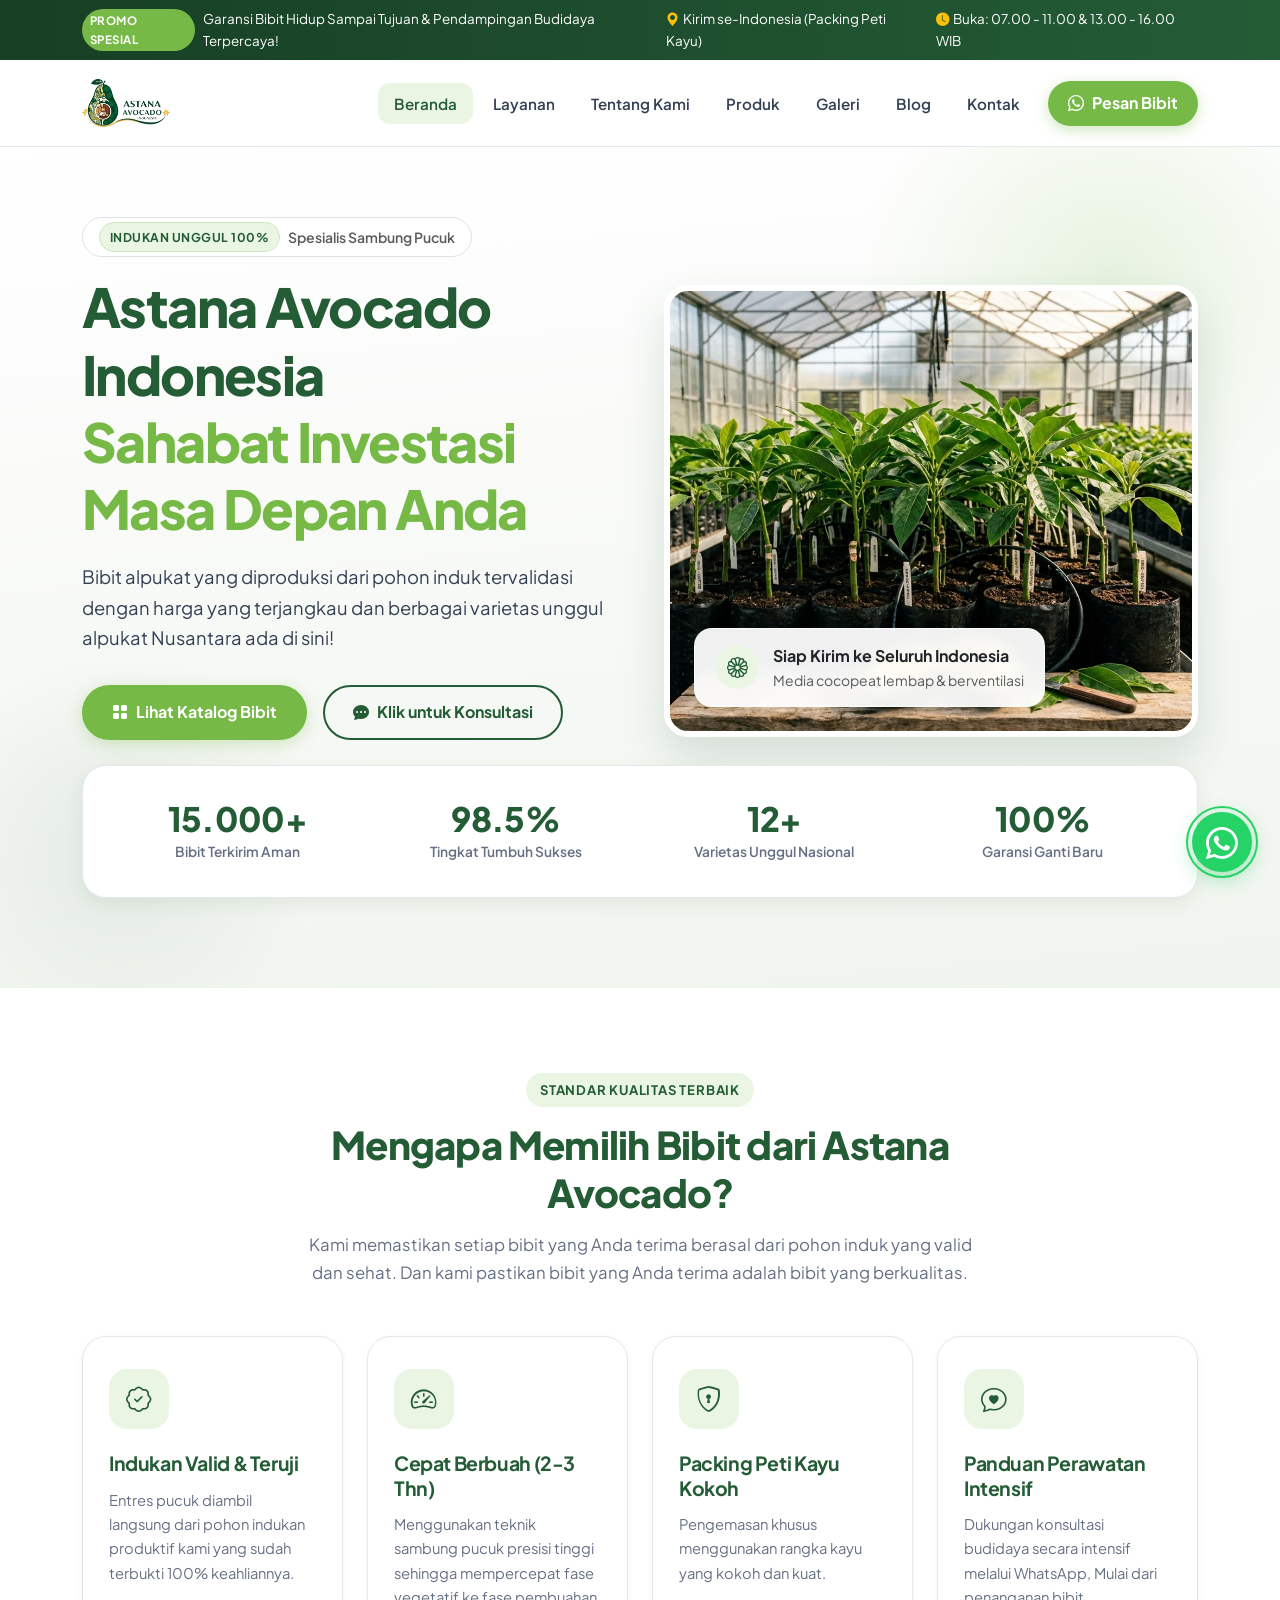
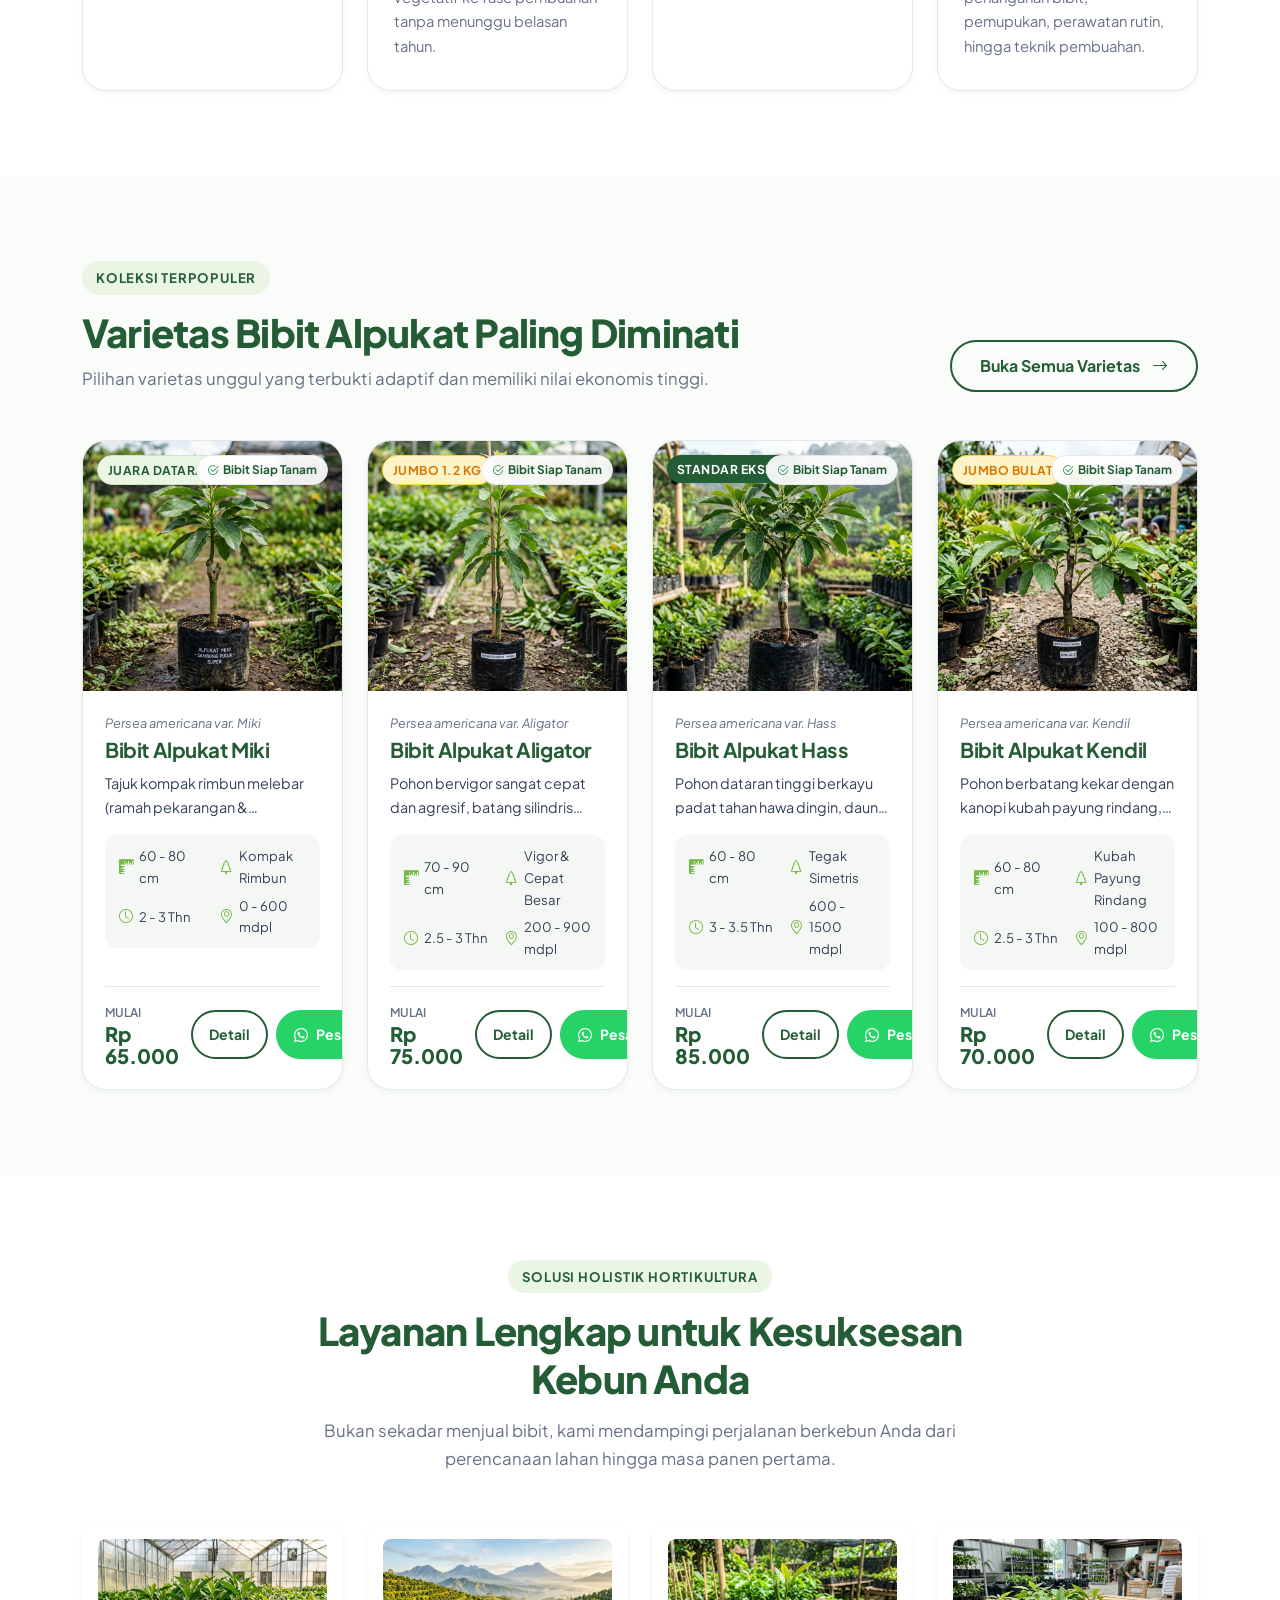
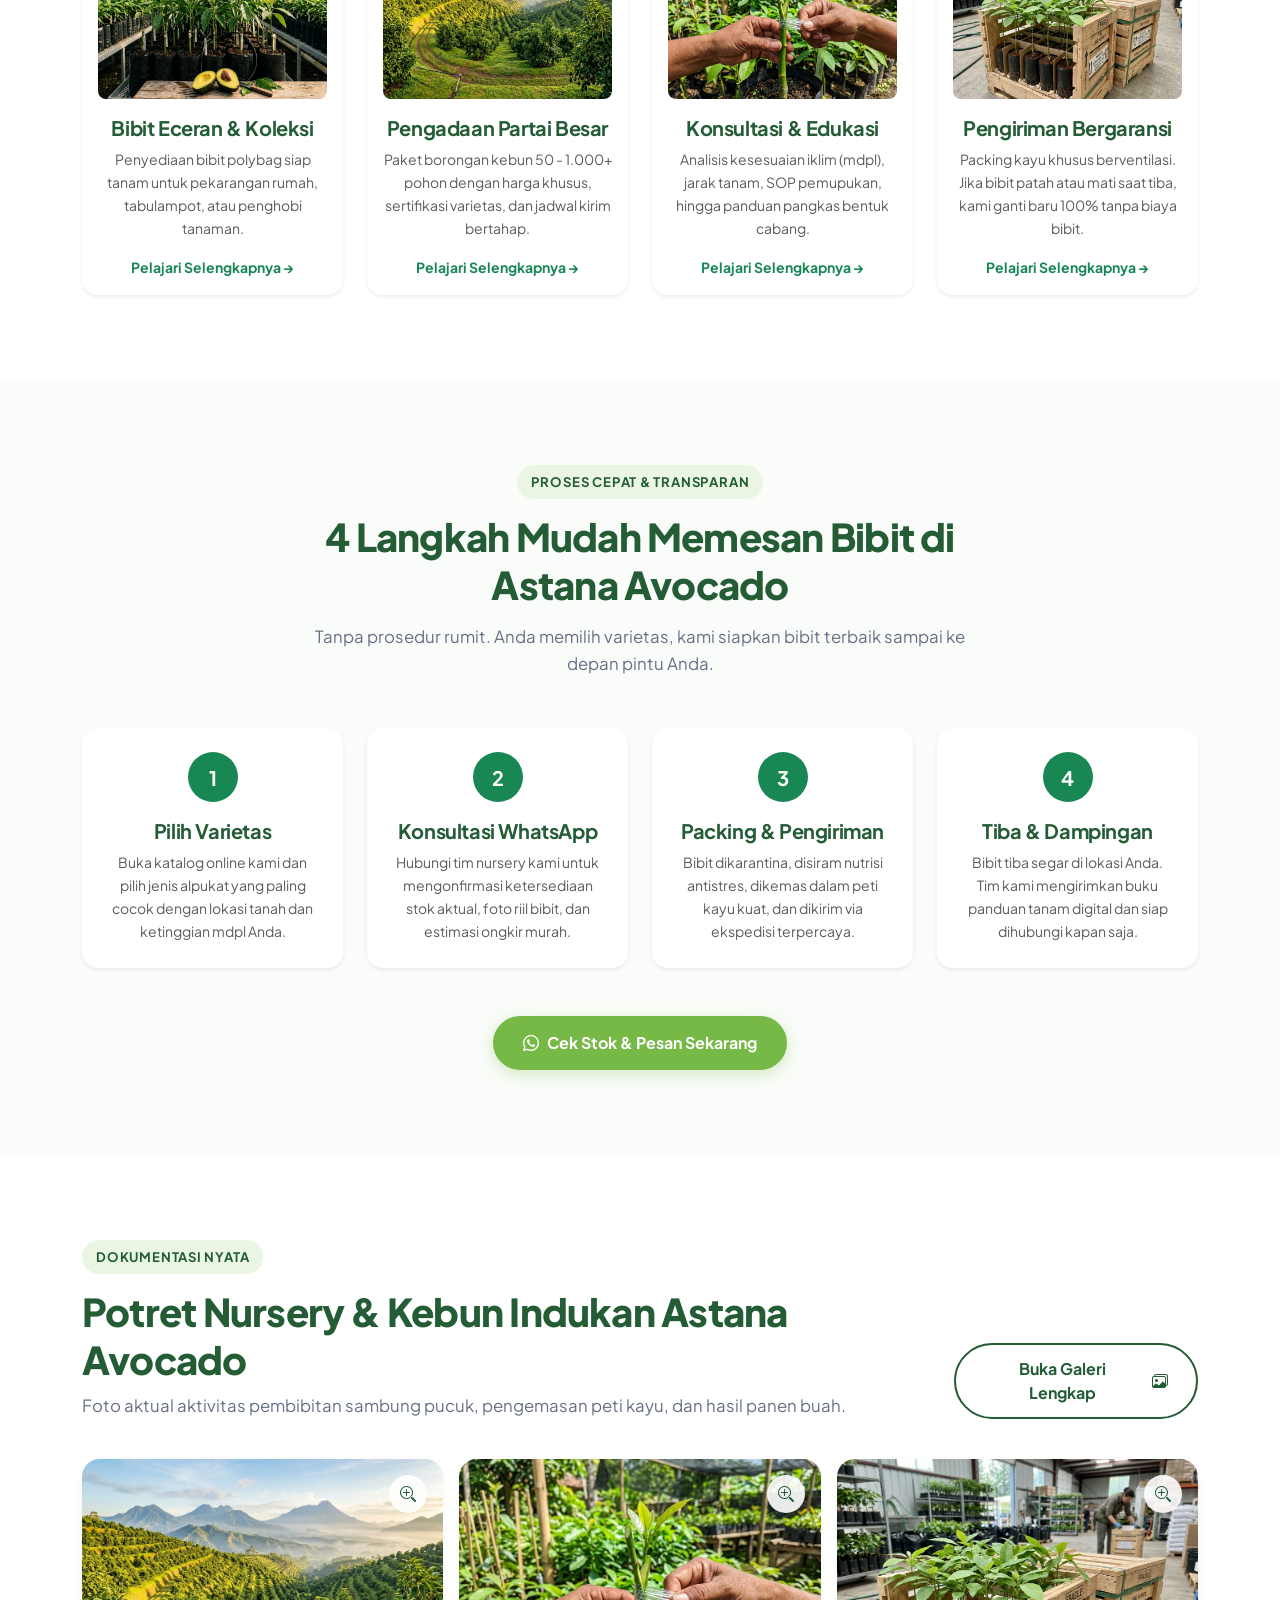
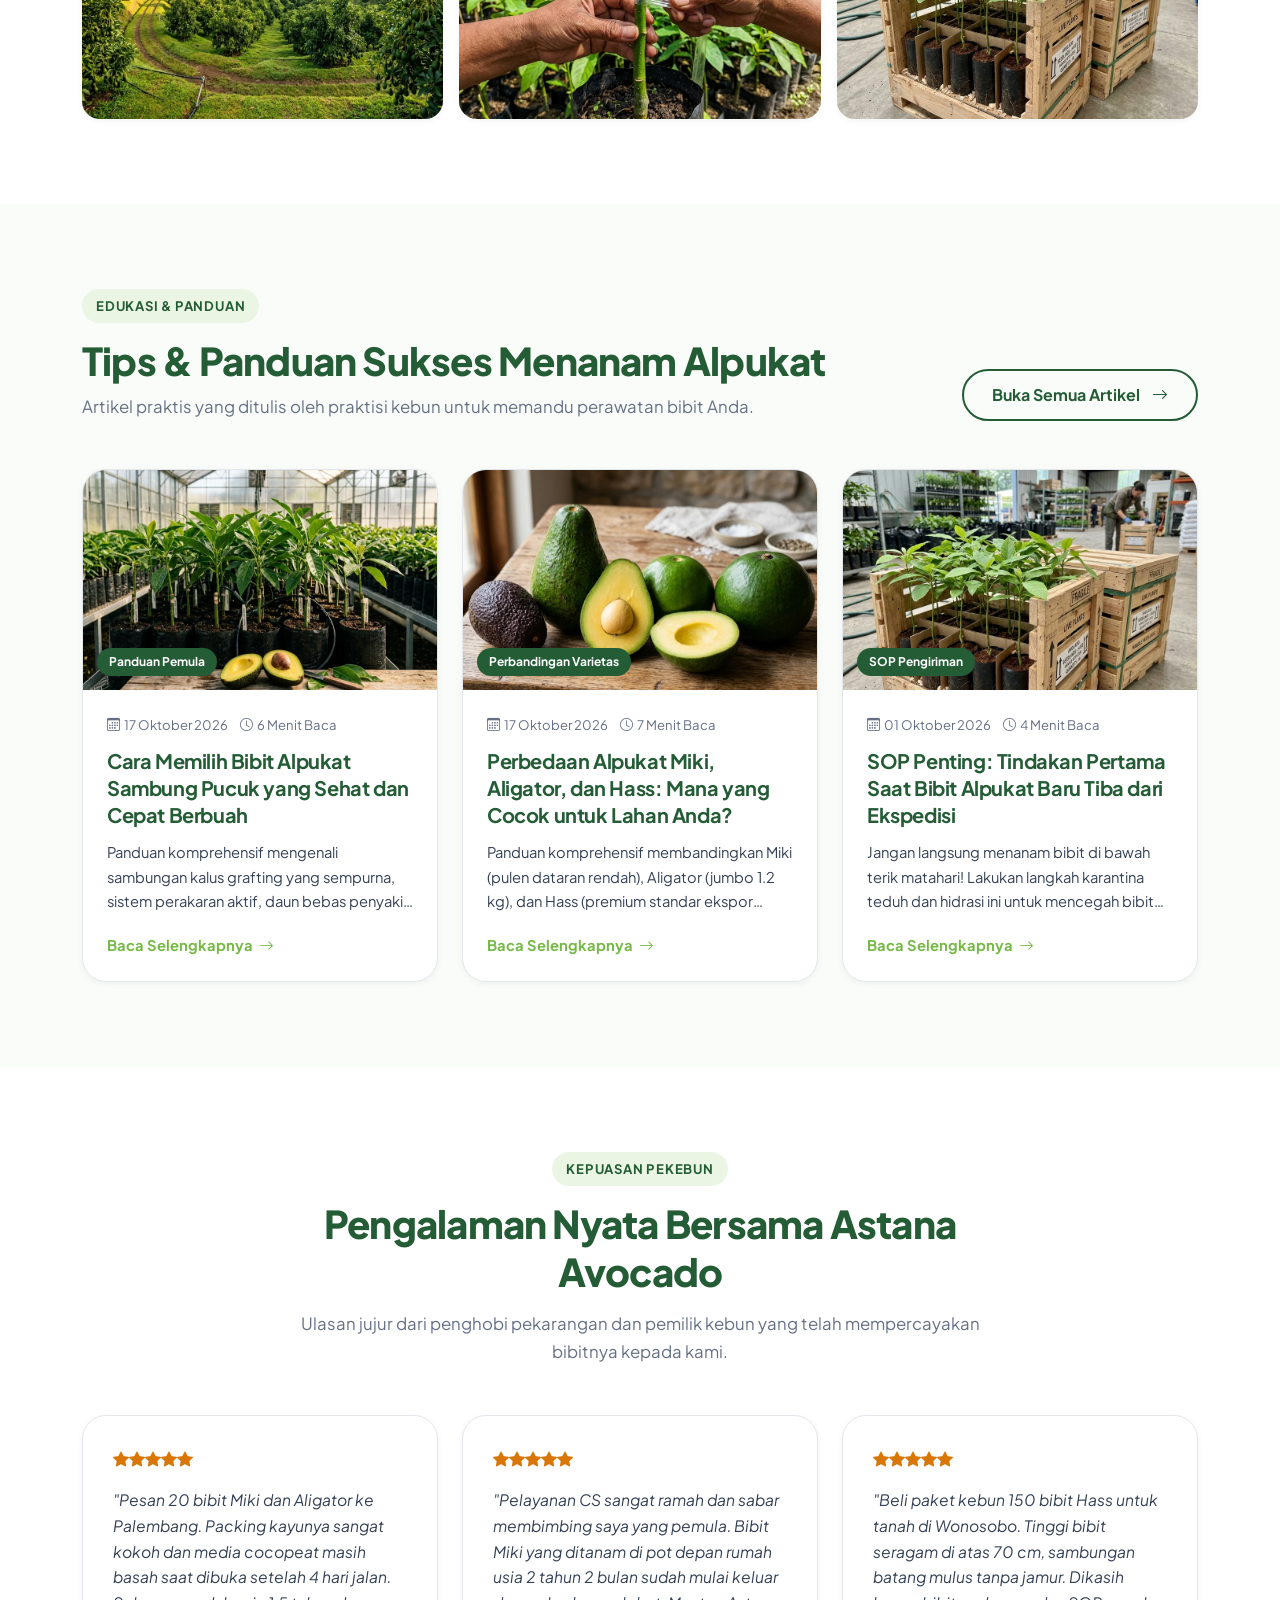
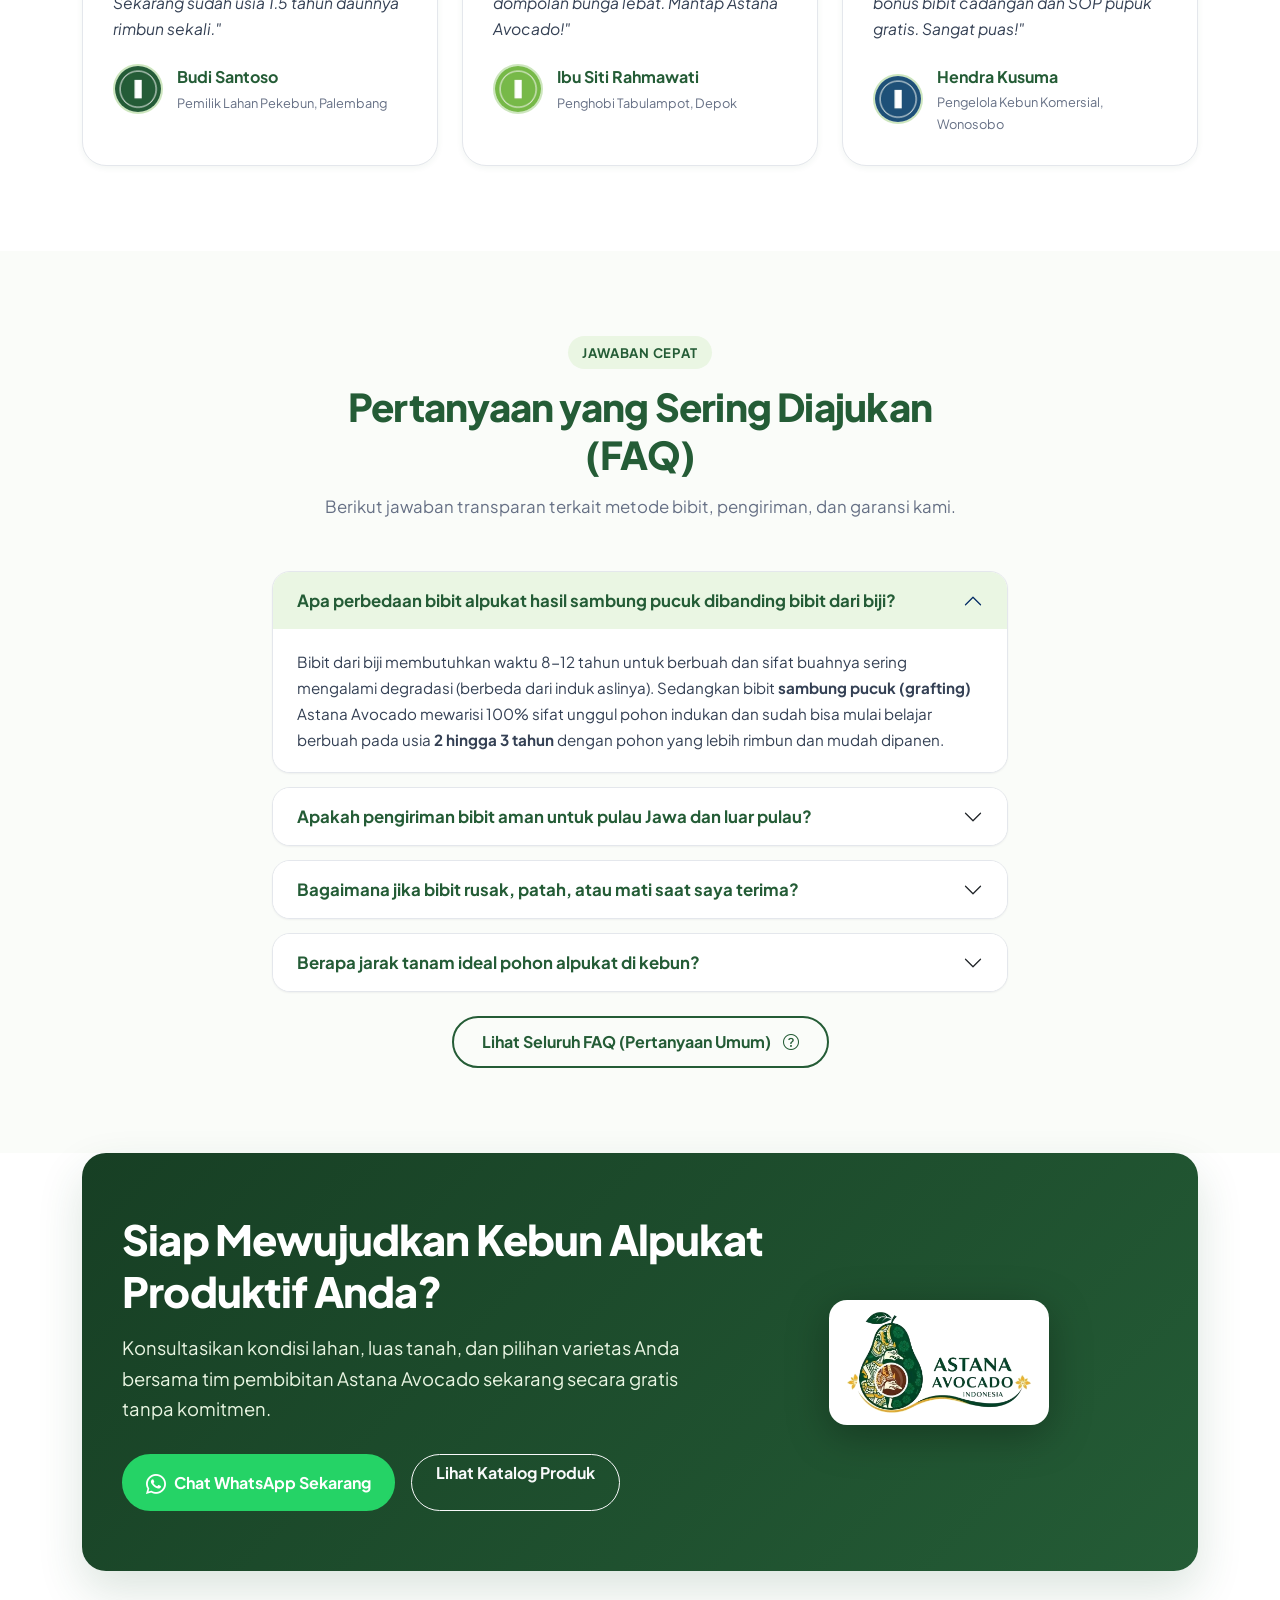
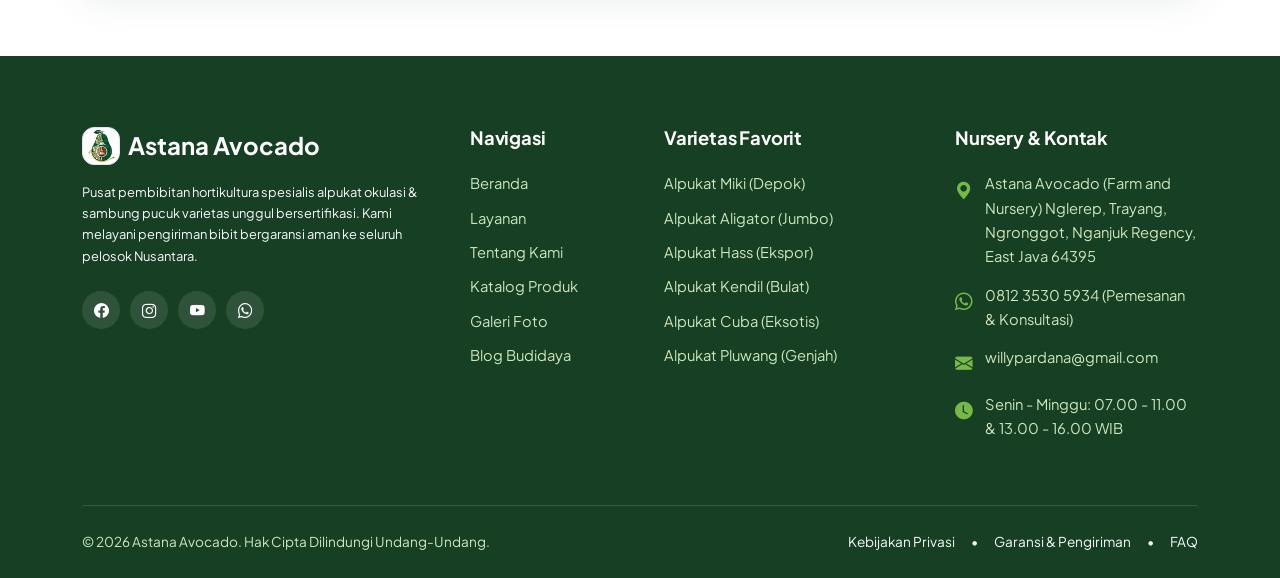
==== commit 3918ccff: "apdate lokasi" ====
--- a/index.html
+++ b/index.html
@@ -50,10 +50,10 @@
     "priceRange": "Rp 65.000 - Rp 95.000",
     "address": {
       "@type": "PostalAddress",
-      "streetAddress": "Desa Trayang",
-      "addressLocality": "Kec. Ngronggot",
-      "addressRegion": "Kab. Nganjuk, Jawa Timur",
-      "postalCode": "64495",
+      "streetAddress": "Nglerep, Trayang",
+      "addressLocality": "Ngronggot",
+      "addressRegion": "Nganjuk Regency, East Java",
+      "postalCode": "64395",
       "addressCountry": "ID"
     },
     "openingHoursSpecification": [
@@ -1023,7 +1023,7 @@
           <h5>Nursery &amp; Kontak</h5>
           <div class="footer-contact-item">
             <i class="bi bi-geo-alt-fill"></i>
-            <div>Desa Trayang, Kec. Ngronggot, Kab. Nganjuk, Jawa Timur</div>
+            <div>Astana Avocado (Farm and Nursery) Nglerep, Trayang, Ngronggot, Nganjuk Regency, East Java 64395</div>
           </div>
           <div class="footer-contact-item">
             <i class="bi bi-whatsapp"></i>
